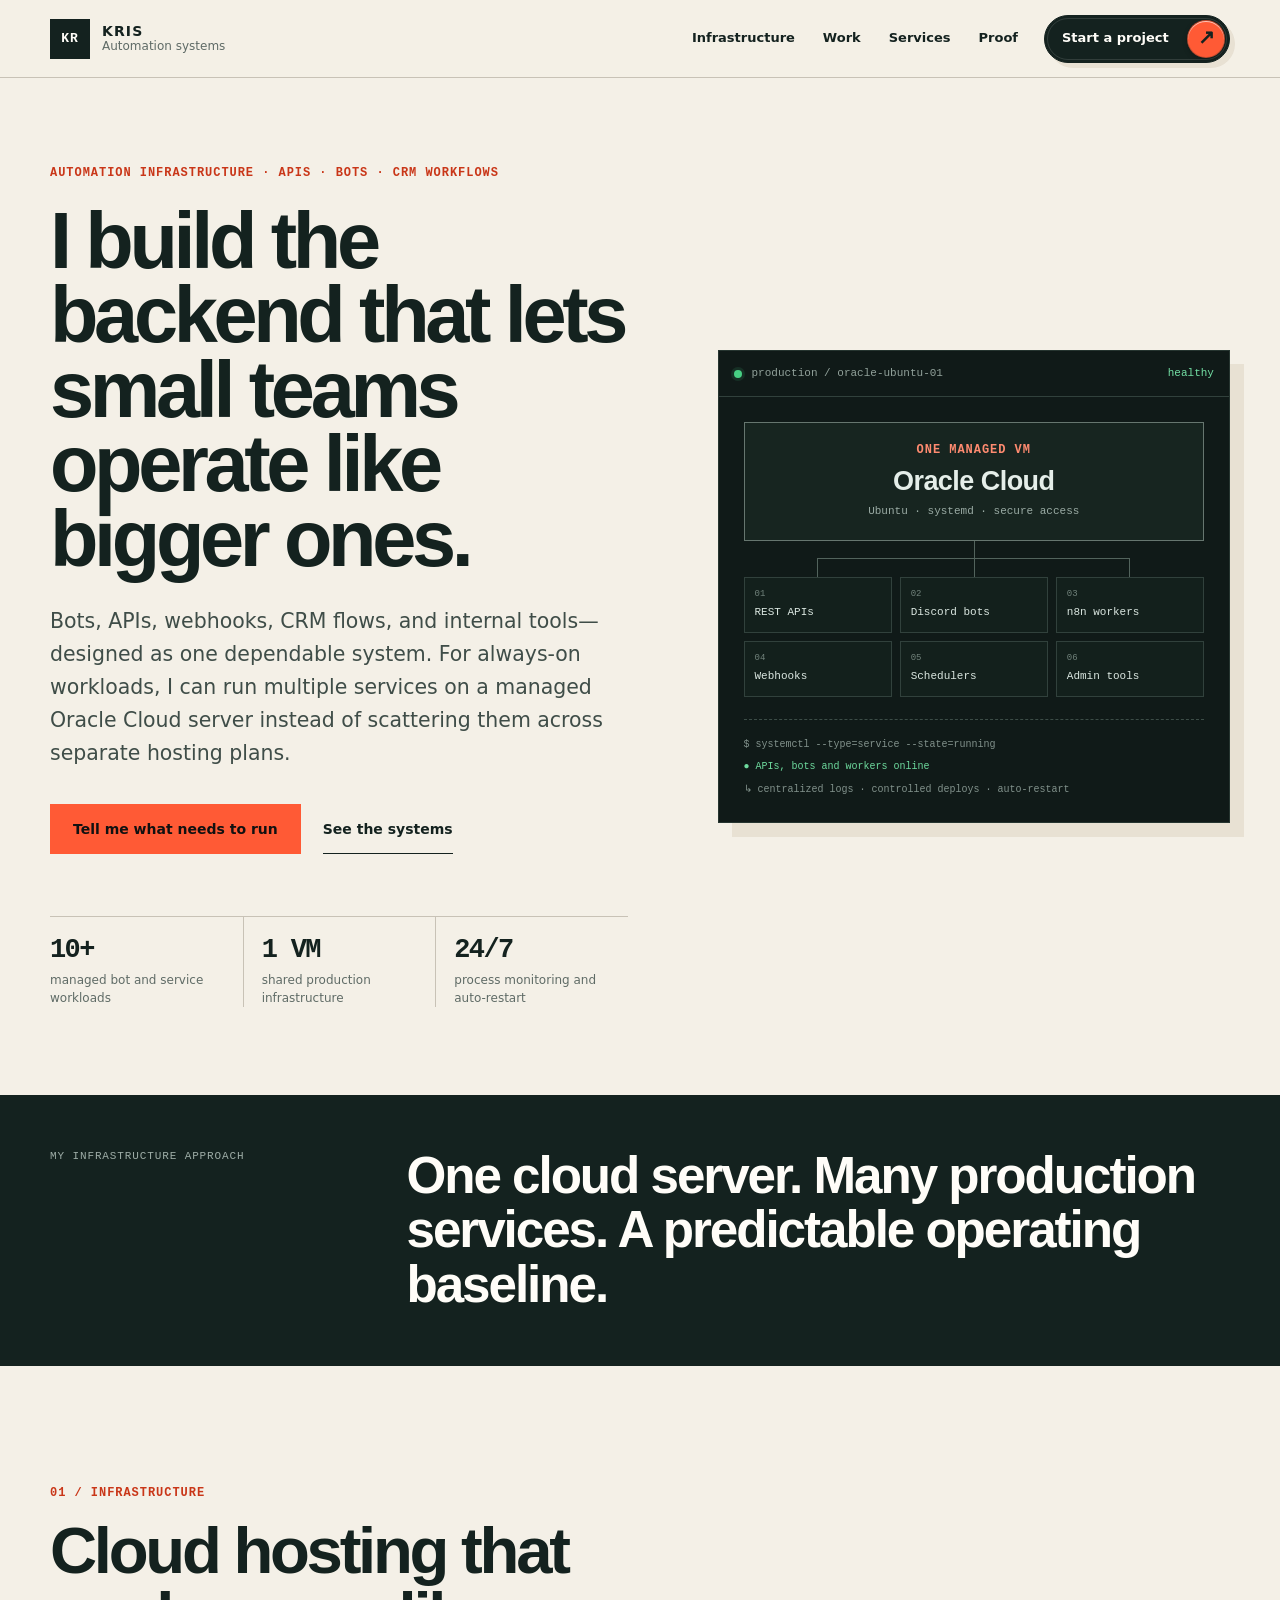
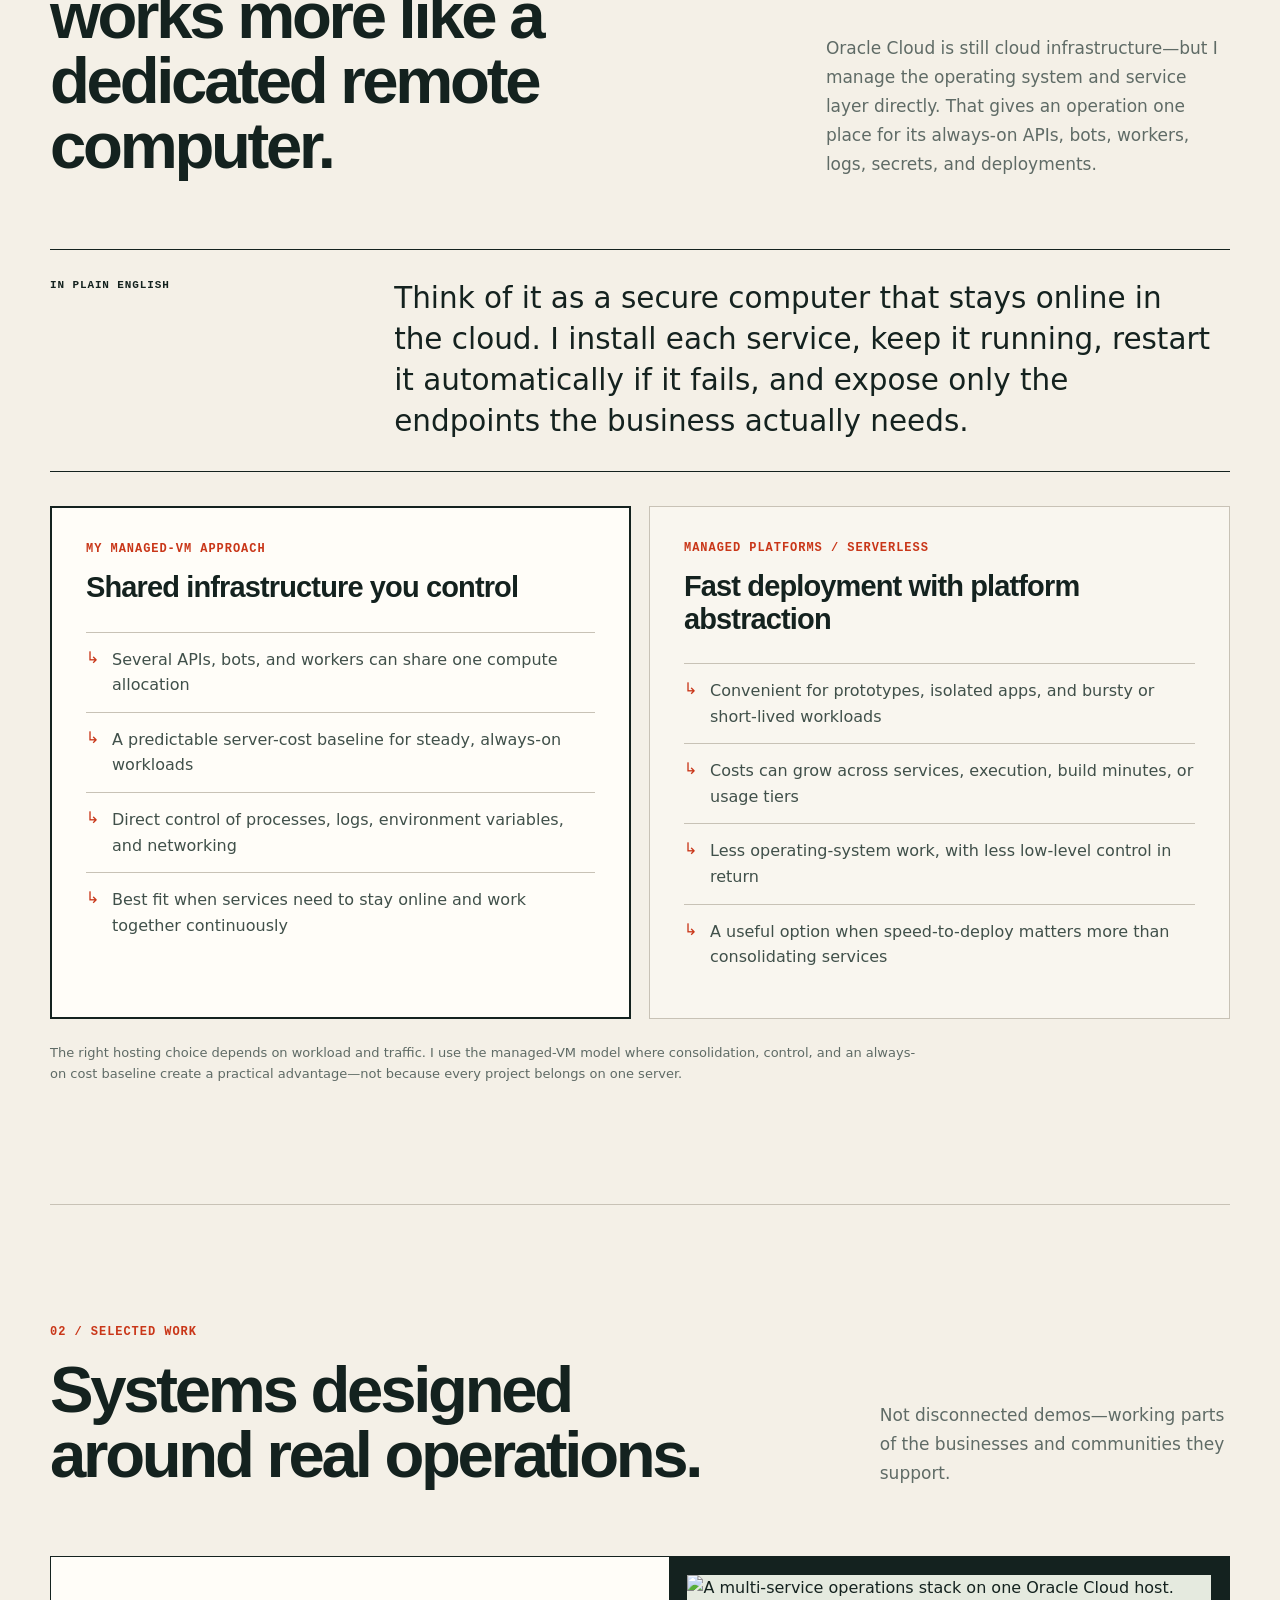
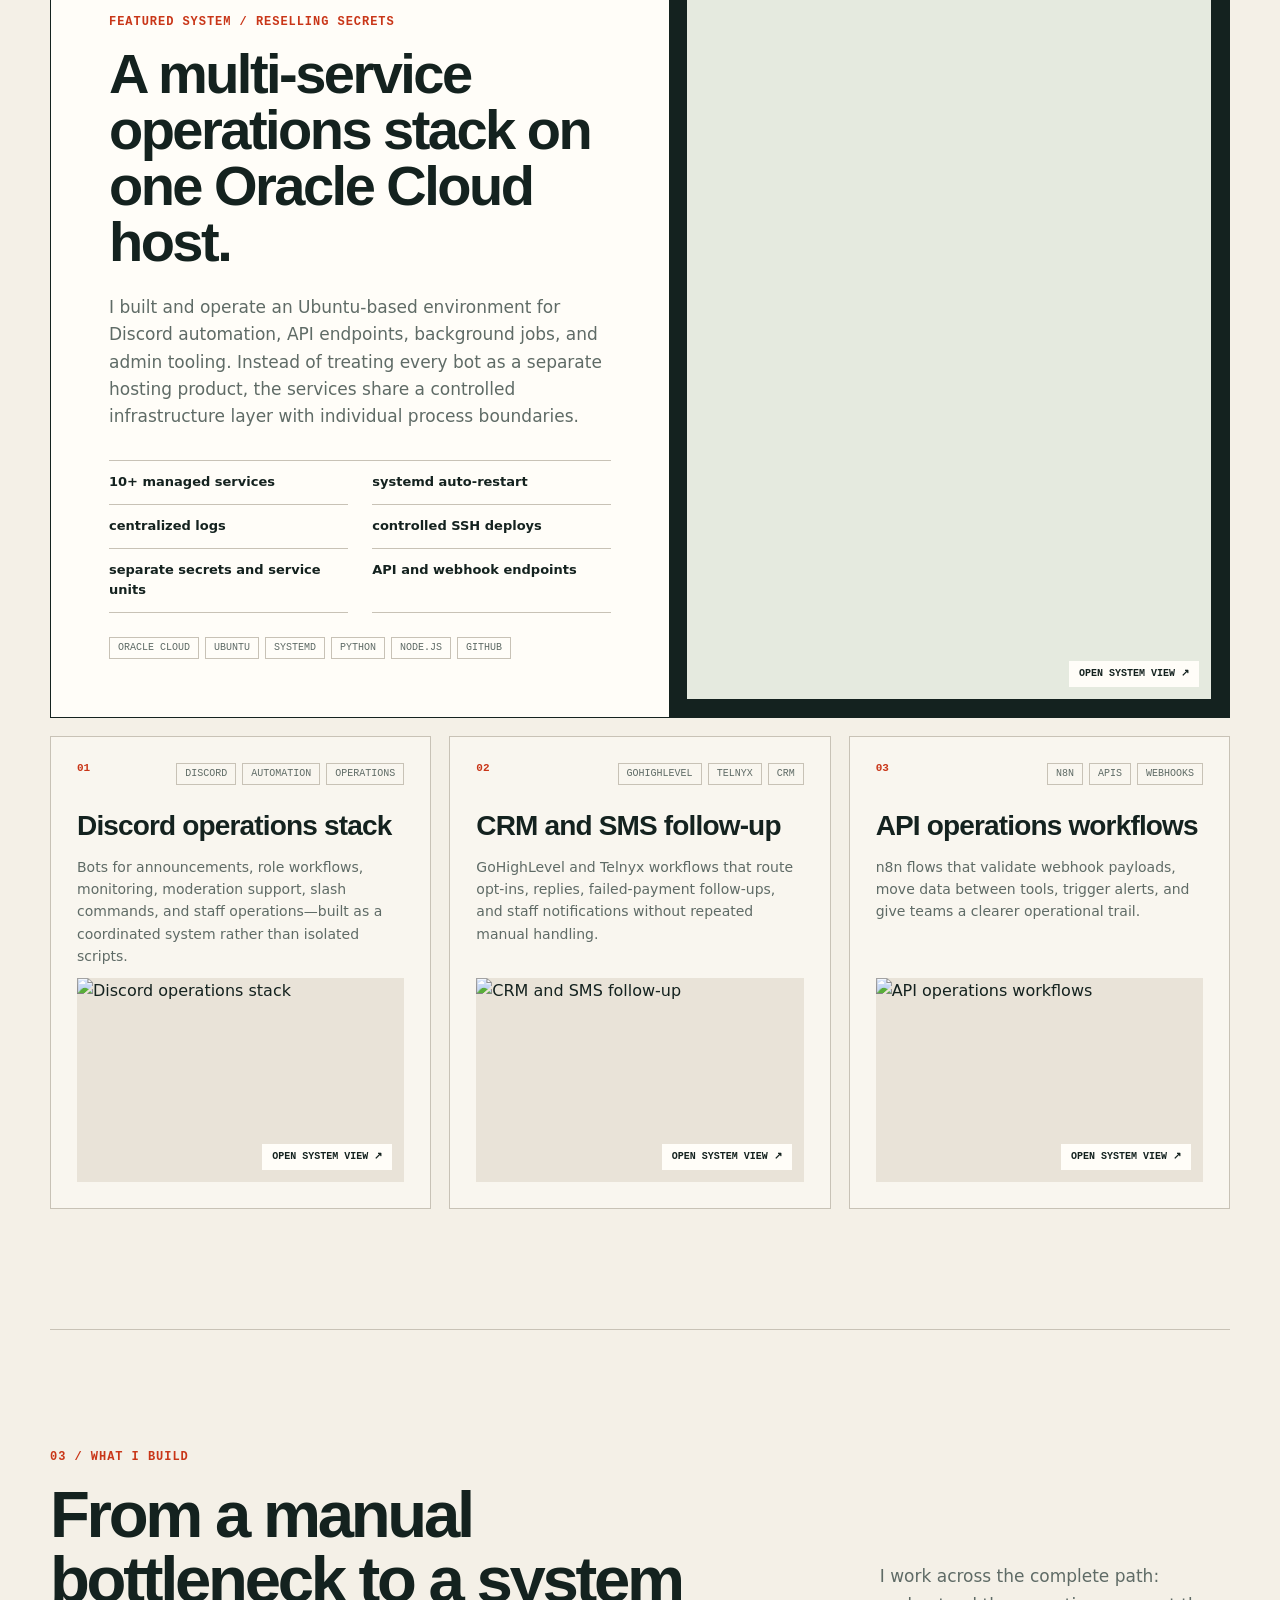
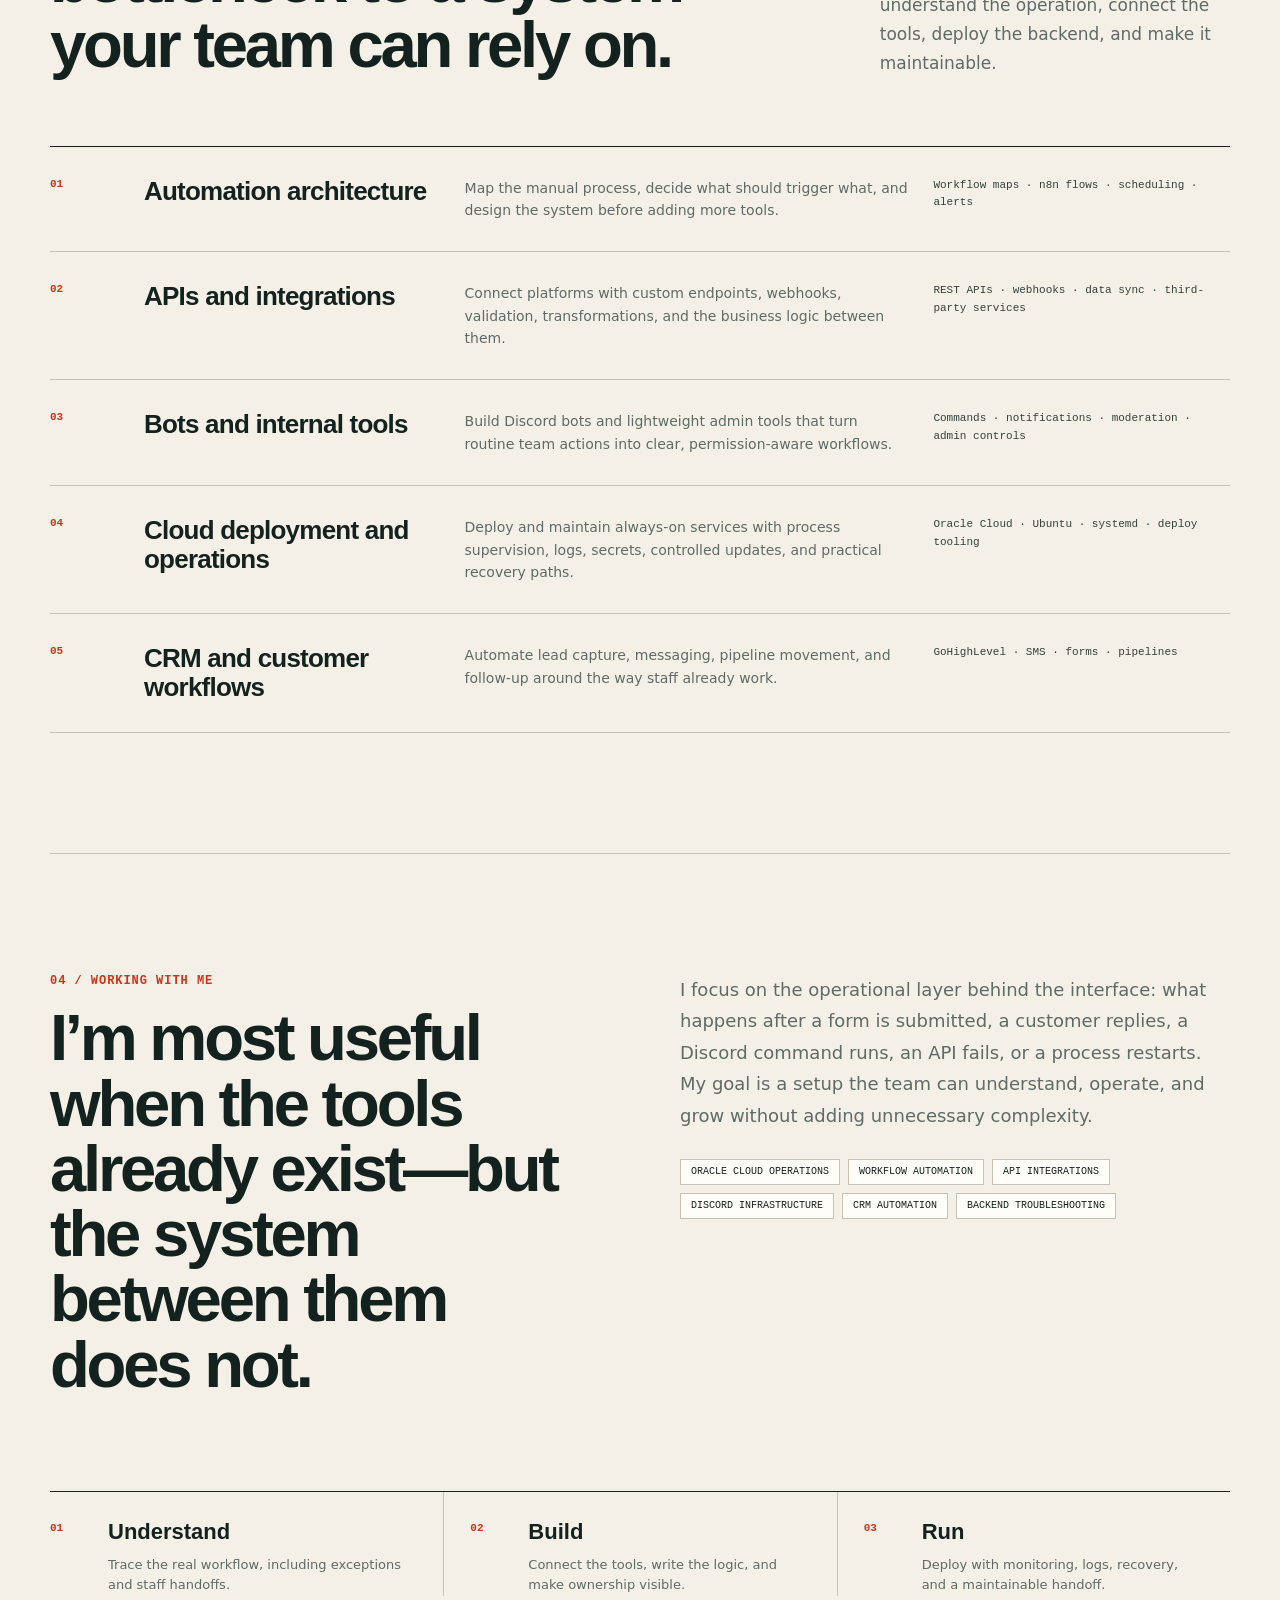
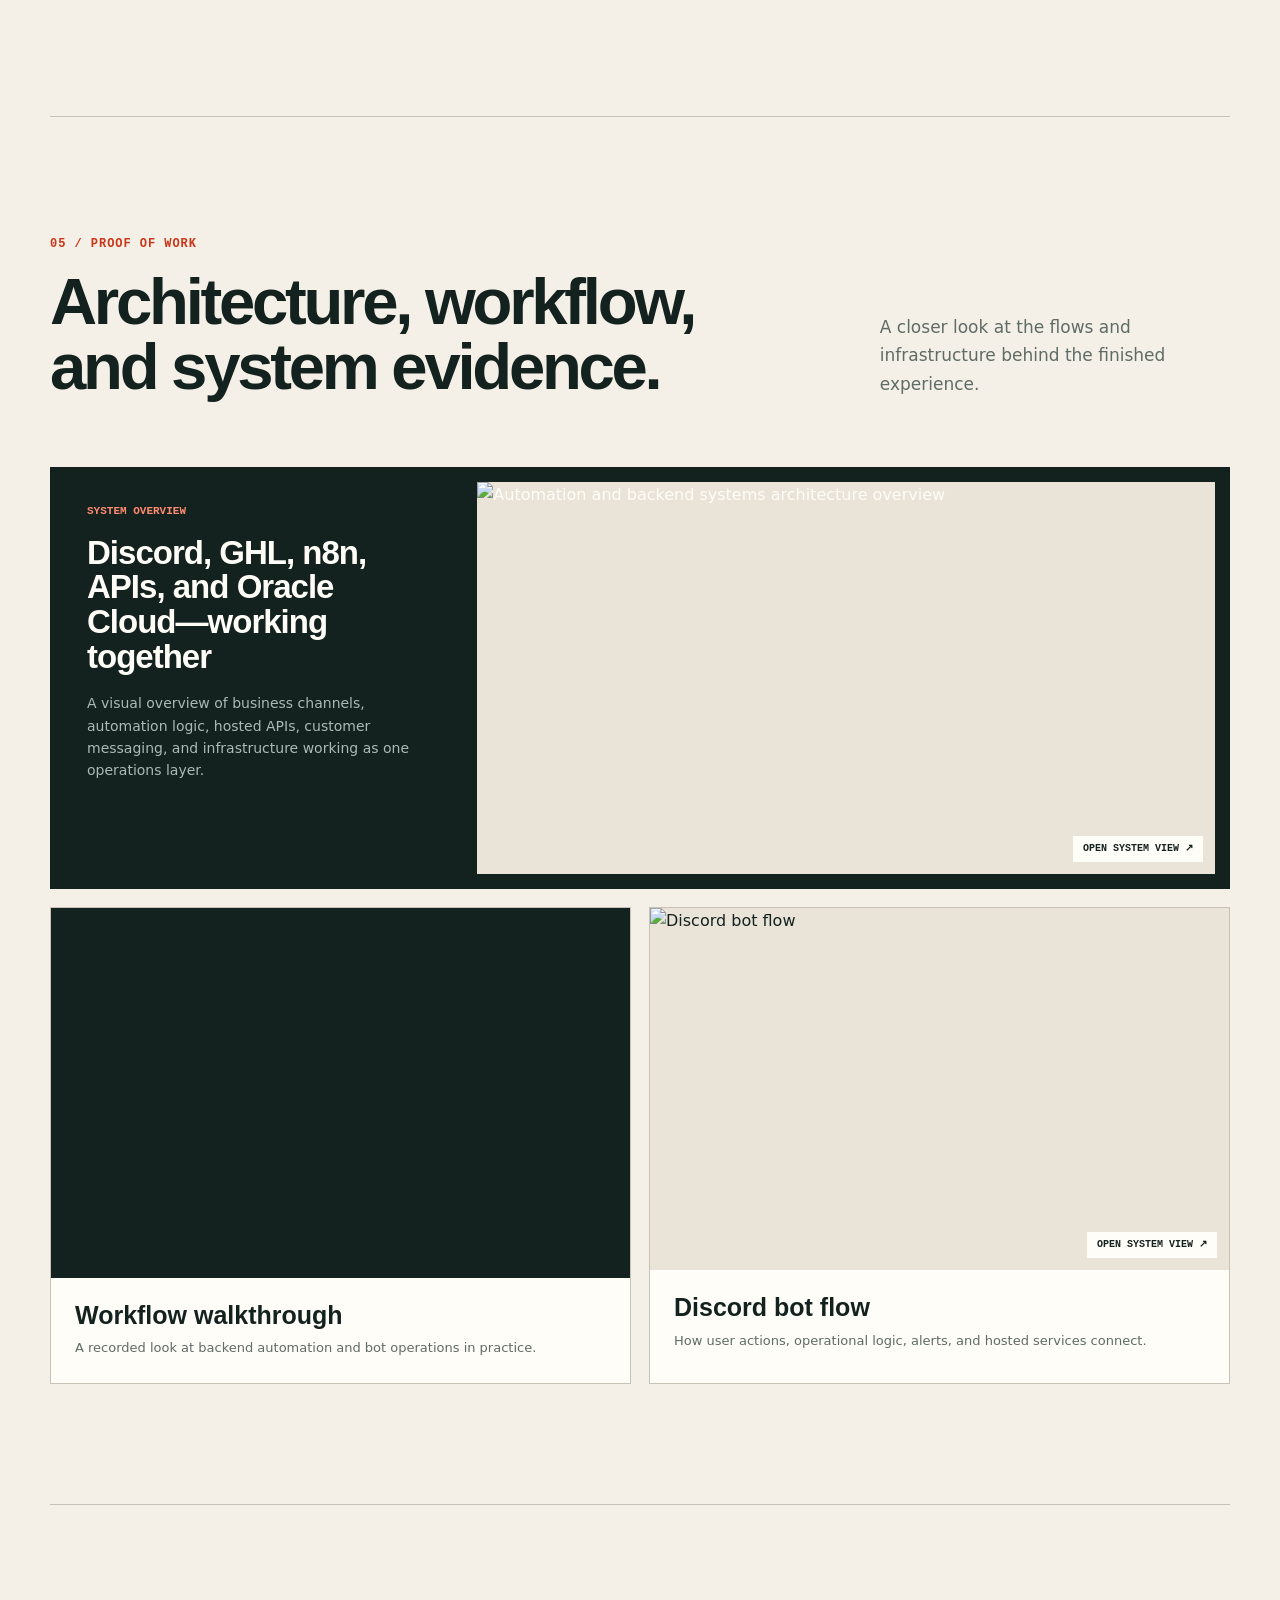
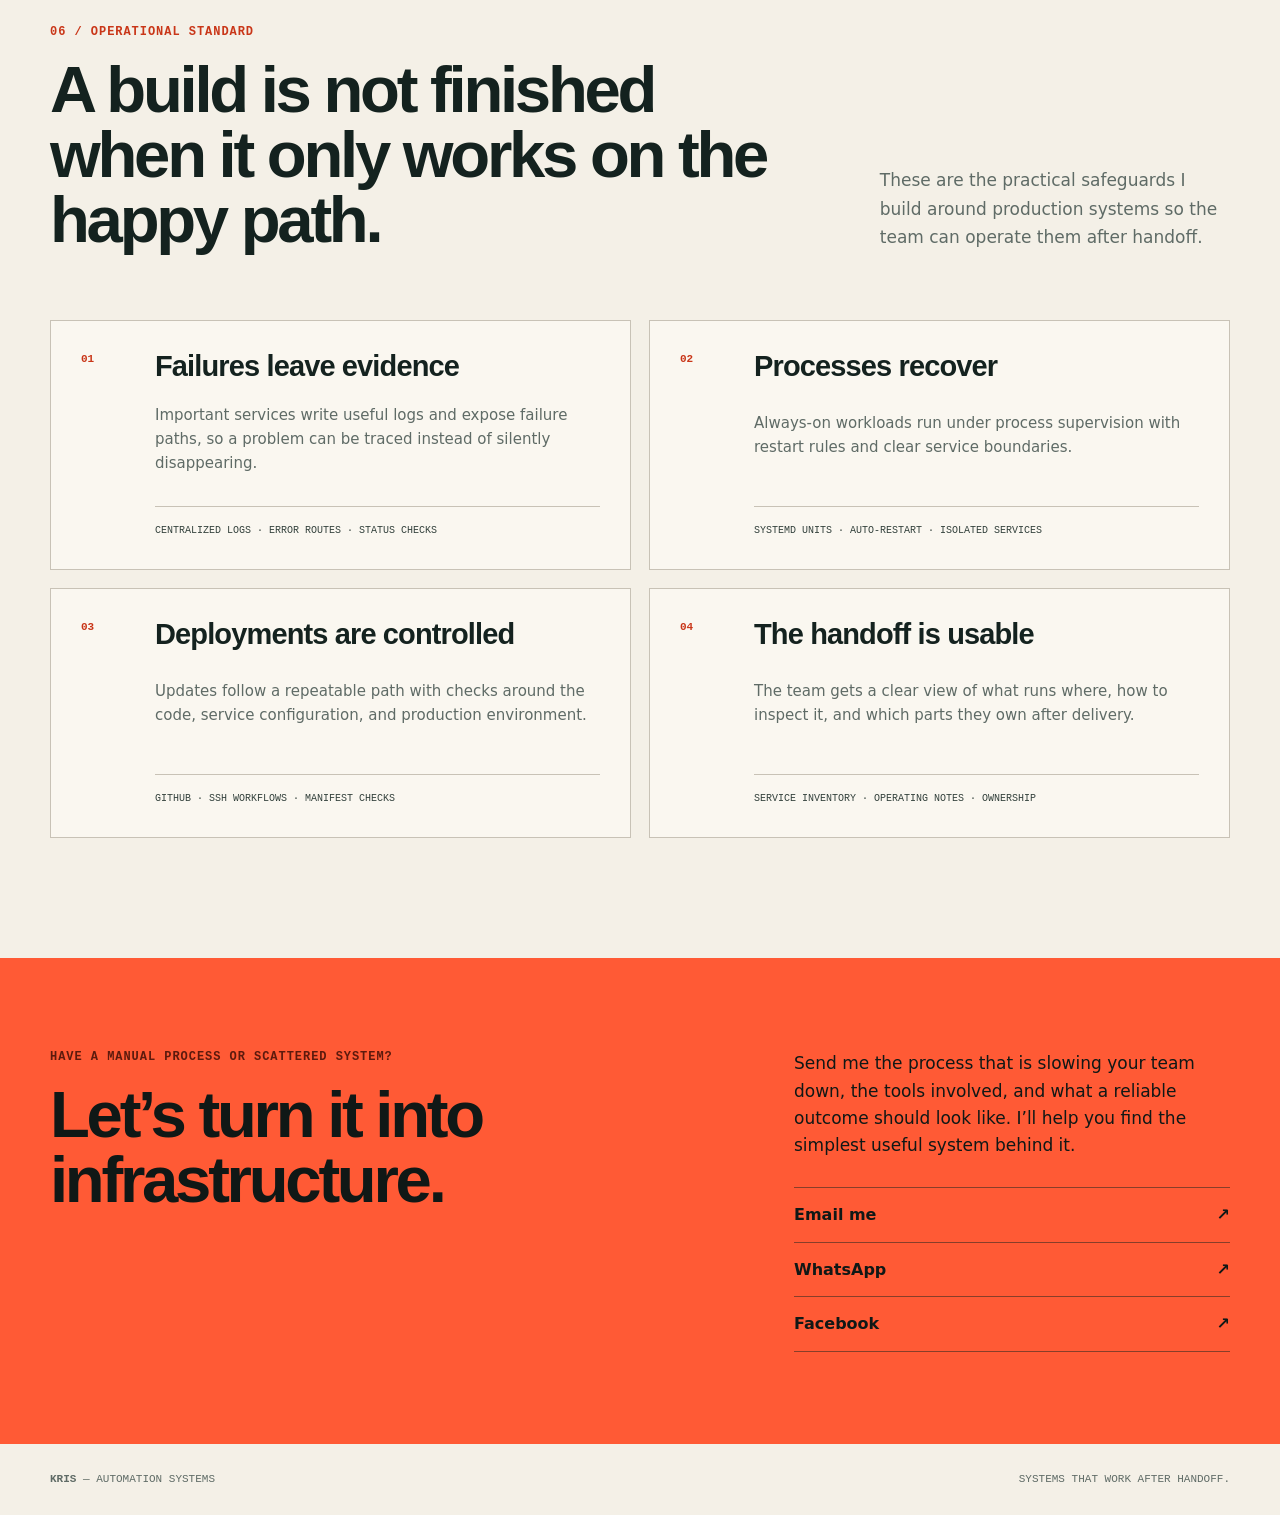
==== index.html @ 22e8d1ad "Add files via upload" ====
<!doctype html>
<html lang="en">
<head>
  <meta charset="utf-8" />
  <meta name="viewport" content="width=device-width, initial-scale=1" />
  <title id="page-title">Kris — Automation Infrastructure & Backend Systems</title>
  <meta name="description" id="page-description" content="Automation infrastructure, APIs, Discord systems, CRM workflows, and Oracle Cloud operations built by Kris." />
  <meta name="theme-color" content="#f4f0e7" />
  <link rel="stylesheet" href="styles.css?v=20260827-contact5" />
</head>
<body>
  <a class="skip-link" href="#main">Skip to content</a>
  <header class="site-header">
    <a class="brand" href="#home" aria-label="Kris portfolio home">
      <span class="brand-mark" id="brand-initials">KR</span>
      <span class="brand-copy"><strong id="brand-name">Kris</strong><small>Automation systems</small></span>
    </a>
    <nav class="site-nav" id="nav-links" aria-label="Main navigation">
      <a href="#infrastructure">Infrastructure</a><a href="#work">Work</a><a href="#services">Services</a><a href="#proof">Proof</a>
    </nav>
    <div class="header-actions">
      <button class="project-launcher" type="button" aria-label="Open project contact panel" aria-expanded="false" aria-controls="project-sheet" data-project-toggle>
        <span class="project-launcher-label">Start a project</span>
        <span class="project-token" aria-hidden="true">
          <span class="project-token-face project-token-front">↗</span>
          <span class="project-token-face project-token-back">KR</span>
        </span>
      </button>
      <button class="nav-toggle" id="nav-toggle" type="button" aria-label="Open navigation" aria-expanded="false">Menu</button>
    </div>
  </header>
  <main id="main">
    <section class="hero section-shell" id="home">
      <div class="hero-copy">
        <p class="eyebrow" id="hero-eyebrow">Automation infrastructure · APIs · bots · CRM workflows</p>
        <h1 id="hero-title">I build the backend that lets small teams operate like bigger ones.</h1>
        <p class="hero-text" id="hero-subtitle"></p>
        <div class="hero-actions">
          <a class="button button-primary" id="primary-cta" href="#contact" data-project-toggle>Tell me what needs to run</a>
          <a class="button button-text" id="secondary-cta" href="#work">See the systems <span aria-hidden="true">↘</span></a>
        </div>
        <div class="stats" id="stats" aria-label="Selected infrastructure facts"></div>
      </div>
      <div class="system-console" aria-label="Illustration of services sharing one managed Oracle Cloud server">
        <div class="console-bar"><span class="status-dot"></span><span>production / oracle-ubuntu-01</span><span class="console-status">healthy</span></div>
        <div class="console-body">
          <div class="server-node"><span class="node-label">ONE MANAGED VM</span><strong>Oracle Cloud</strong><small>Ubuntu · systemd · secure access</small></div>
          <div class="service-lines" aria-hidden="true"><span></span><span></span><span></span></div>
          <div class="service-grid" id="service-map"></div>
          <div class="console-log"><span>$ systemctl --type=service --state=running</span><span class="log-good">● APIs, bots and workers online</span><span>↳ centralized logs · controlled deploys · auto-restart</span></div>
        </div>
      </div>
    </section>
    <section class="manifesto"><div class="section-shell manifesto-inner"><p>My infrastructure approach</p><h2>One cloud server. Many production services. A predictable operating baseline.</h2></div></section>
    <section class="section section-shell infrastructure" id="infrastructure">
      <div class="section-heading"><div><p class="section-kicker">01 / Infrastructure</p><h2>Cloud hosting that works more like a dedicated remote computer.</h2></div><p id="infrastructure-intro"></p></div>
      <div class="plain-language"><span class="plain-language-label">In plain English</span><p id="plain-language-copy"></p></div>
      <div class="comparison" id="comparison-grid"></div><p class="comparison-note" id="comparison-note"></p>
    </section>
    <section class="section section-shell work" id="work">
      <div class="section-heading compact"><div><p class="section-kicker">02 / Selected work</p><h2>Systems designed around real operations.</h2></div><p>Not disconnected demos—working parts of the businesses and communities they support.</p></div>
      <article class="featured-case" id="featured-case"></article><div class="project-grid" id="project-grid"></div>
    </section>
    <section class="section section-shell" id="services">
      <div class="section-heading compact"><div><p class="section-kicker">03 / What I build</p><h2>From a manual bottleneck to a system your team can rely on.</h2></div><p id="services-intro"></p></div>
      <div class="services-list" id="services-grid"></div>
    </section>
    <section class="section section-shell about" id="about">
      <div class="about-lead"><p class="section-kicker">04 / Working with me</p><h2 id="about-title"></h2></div>
      <div class="about-detail"><p id="about-body"></p><div class="specialties" id="specialties"></div></div>
      <ol class="process-list" id="process-list"></ol>
    </section>
    <section class="section section-shell proof" id="proof">
      <div class="section-heading compact"><div><p class="section-kicker">05 / Proof of work</p><h2>Architecture, workflow, and system evidence.</h2></div><p id="proof-intro"></p></div>
      <div class="proof-showcase" id="proof-showcase"></div><div class="proof-grid" id="proof-grid"></div>
    </section>
    <section class="section section-shell standards" id="standards" aria-labelledby="standards-title">
      <div class="section-heading compact"><div><p class="section-kicker">06 / Operational standard</p><h2 id="standards-title">A build is not finished when it only works on the happy path.</h2></div><p>These are the practical safeguards I build around production systems so the team can operate them after handoff.</p></div>
      <div class="standards-grid" id="standards-grid"></div>
    </section>
    <section class="contact" id="contact"><div class="section-shell contact-inner"><div><p class="section-kicker">Have a manual process or scattered system?</p><h2 id="contact-title">Let’s turn it into infrastructure.</h2></div><div class="contact-copy"><p id="contact-body"></p><div class="contact-links" id="contact-links"></div></div></div></section>
  </main>
  <footer class="site-footer section-shell"><span><strong id="footer-name">Kris</strong> — Automation systems</span><span>Systems that work after handoff.</span></footer>

  <div class="project-scrim" data-project-scrim></div>
  <aside class="project-sheet" id="project-sheet" role="dialog" aria-modal="true" aria-labelledby="project-sheet-title" aria-hidden="true" data-project-sheet>
    <div class="project-story">
      <p class="section-kicker">Start with the operation</p>
      <h2>Tell me what needs to work when nobody is watching.</h2>
      <p>I’ll look at the process, the tools already involved, and the simplest reliable backend behind it.</p>
      <ul>
        <li>Automation and workflow design</li>
        <li>APIs, webhooks, and integrations</li>
        <li>Oracle Cloud deployment and operations</li>
        <li>Discord, n8n, GoHighLevel, and Telnyx</li>
      </ul>
      <small>No sales funnel. Just enough context to start a useful conversation.</small>
    </div>
    <div class="project-form-panel">
      <button class="project-sheet-close" type="button" aria-label="Close project contact panel" data-project-close>Close ×</button>
      <span class="form-kicker">Project brief</span>
      <h2 id="project-sheet-title">What are you trying to automate?</h2>
      <p class="form-intro">Complete the short brief and I’ll prepare an email in your mail app. Nothing entered here is stored by this page.</p>
      <form class="project-form" data-project-form>
        <div class="field-row">
          <label>Name<input name="name" type="text" autocomplete="name" required placeholder="Your name" /></label>
          <label>Email<input name="email" type="email" autocomplete="email" required placeholder="you@example.com" /></label>
        </div>
        <label>What needs to work?
          <textarea name="brief" rows="5" required placeholder="Describe the manual process, the problem, and what a reliable result should look like."></textarea>
        </label>
        <fieldset>
          <legend>Tools involved <span>(choose any)</span></legend>
          <div class="tool-options">
            <label><input type="checkbox" name="tools" value="Oracle Cloud" /> Oracle Cloud</label>
            <label><input type="checkbox" name="tools" value="Discord" /> Discord</label>
            <label><input type="checkbox" name="tools" value="n8n" /> n8n</label>
            <label><input type="checkbox" name="tools" value="GoHighLevel" /> GoHighLevel</label>
            <label><input type="checkbox" name="tools" value="APIs / webhooks" /> APIs / webhooks</label>
            <label><input type="checkbox" name="tools" value="Other / not sure" /> Other / not sure</label>
          </div>
        </fieldset>
        <button class="project-submit" type="submit">Prepare my email <span>↗</span></button>
      </form>
      <div class="project-direct"><span>Prefer a direct message?</span><a href="https://wa.me/639055196946" target="_blank" rel="noreferrer">Open WhatsApp ↗</a></div>
    </div>
  </aside>

  <div class="lightbox" id="lightbox" hidden aria-hidden="true"><button type="button" class="lightbox-close" id="lightbox-close" aria-label="Close preview">Close ×</button><div class="lightbox-content" id="lightbox-content"></div></div>
  <script src="script.js?v=20260827-contact5"></script>
</body>
</html>
---- styles.css ----
:root {
  --paper: #f4f0e7;
  --paper-deep: #e8e1d3;
  --ink: #14221f;
  --muted: #5f6b66;
  --line: #c8c2b6;
  --white: #fffdf8;
  --signal: #ff5a35;
  --signal-dark: #c93618;
  --green: #1e6b52;
  --console: #101a18;
  --console-line: #31413c;
  --radius: 0;
  --shell: min(1180px, calc(100% - 48px));
  --display: "Arial Narrow", "Roboto Condensed", "Helvetica Neue", Arial, sans-serif;
  --sans: Inter, ui-sans-serif, system-ui, -apple-system, BlinkMacSystemFont, "Segoe UI", sans-serif;
  --mono: "SFMono-Regular", Consolas, "Liberation Mono", monospace;
}

* { box-sizing: border-box; }
html { scroll-behavior: smooth; }
.hero, .section, .contact { scroll-margin-top: 88px; }
body {
  margin: 0;
  color: var(--ink);
  background: var(--paper);
  font-family: var(--sans);
  font-size: 16px;
  line-height: 1.6;
  -webkit-font-smoothing: antialiased;
}
body.no-scroll { overflow: hidden; }
button, a { font: inherit; }
button { color: inherit; }
a { color: inherit; }
img { display: block; max-width: 100%; }
h1, h2, h3, p, figure, blockquote { margin: 0; }
ul, ol { margin: 0; padding: 0; }

.skip-link {
  position: fixed;
  left: 16px;
  top: -60px;
  z-index: 100;
  padding: 10px 14px;
  background: var(--ink);
  color: var(--white);
}
.skip-link:focus { top: 16px; }
.section-shell { width: var(--shell); margin-inline: auto; }

.site-header {
  position: sticky;
  top: 0;
  z-index: 50;
  display: flex;
  align-items: center;
  justify-content: space-between;
  width: 100%;
  min-height: 78px;
  padding: 0 max(24px, calc((100vw - 1180px) / 2));
  border-bottom: 1px solid var(--line);
  background: rgba(244, 240, 231, .96);
}
.brand {
  display: inline-flex;
  gap: 12px;
  align-items: center;
  color: inherit;
  text-decoration: none;
}
.brand-mark {
  display: grid;
  width: 40px;
  height: 40px;
  place-items: center;
  background: var(--ink);
  color: var(--white);
  font: 700 13px/1 var(--mono);
  letter-spacing: .08em;
}
.brand-copy { display: flex; flex-direction: column; line-height: 1.12; }
.brand-copy strong { font-size: 14px; text-transform: uppercase; letter-spacing: .08em; }
.brand-copy small { color: var(--muted); font-size: 12px; }
.site-nav { display: flex; align-items: center; gap: 28px; margin-left: auto; }
.site-nav a {
  color: var(--ink);
  text-decoration: none;
  font-size: 13px;
  font-weight: 700;
}
.site-nav a:hover { color: var(--signal-dark); }
.site-nav .nav-cta {
  padding: 10px 14px;
  border: 1px solid var(--ink);
}
.site-nav .nav-cta:hover { background: var(--ink); color: var(--white); }
.header-actions { display: flex; align-items: center; gap: 12px; margin-left: 26px; }
.nav-toggle { display: none; border: 0; background: transparent; font-size: 13px; font-weight: 800; text-transform: uppercase; }
.project-launcher {
  position: relative;
  z-index: 84;
  display: inline-flex;
  align-items: center;
  justify-content: flex-end;
  width: 186px;
  height: 48px;
  padding: 4px 4px 4px 17px;
  overflow: hidden;
  border: 1px solid var(--ink);
  border-radius: 999px;
  background: var(--ink);
  color: var(--white);
  box-shadow: 5px 5px 0 var(--paper-deep);
  cursor: pointer;
  transition: width 420ms cubic-bezier(.16, 1, .3, 1), transform 180ms ease, box-shadow 180ms ease;
}
.project-launcher::before { content: ""; position: absolute; inset: 2px; border: 1px solid rgba(255,255,255,.12); border-radius: inherit; pointer-events: none; }
.project-launcher:hover { transform: translateY(-2px); box-shadow: 7px 8px 0 var(--paper-deep); }
.project-launcher:active { transform: translateY(0); }
.project-launcher:focus-visible, .project-sheet-close:focus-visible, .project-submit:focus-visible, .project-form input:focus-visible, .project-form textarea:focus-visible { outline: 3px solid rgba(255,90,53,.45); outline-offset: 3px; }
.project-launcher-label { position: relative; z-index: 2; margin-right: auto; font-size: 13px; font-weight: 800; white-space: nowrap; transition: opacity 180ms ease, transform 320ms cubic-bezier(.16, 1, .3, 1); }
.project-token { position: relative; z-index: 3; display: block; width: 38px; height: 38px; flex: 0 0 38px; transform-style: preserve-3d; animation: project-turn 4.2s cubic-bezier(.45,.05,.25,1) infinite; }
.project-token-face { position: absolute; inset: 0; display: grid; place-items: center; border: 1px solid rgba(20,34,31,.28); border-radius: 50%; background: var(--signal); color: var(--ink); backface-visibility: hidden; box-shadow: inset 0 1px 0 rgba(255,255,255,.65), 0 2px 5px rgba(0,0,0,.22); font: 800 14px/1 var(--mono); }
.project-token-front { font-size: 20px; }
.project-token-back { transform: rotateY(180deg); background: var(--white); }
@keyframes project-turn { 0%,42%{transform:rotateY(0)} 50%,92%{transform:rotateY(180deg)} 100%{transform:rotateY(360deg)} }

.hero {
  display: grid;
  grid-template-columns: minmax(0, 1.06fr) minmax(420px, .94fr);
  gap: clamp(50px, 7vw, 96px);
  align-items: center;
  min-height: calc(100vh - 78px);
  padding-block: 88px;
}
.eyebrow, .section-kicker, .case-client, .comparison-label, .node-label {
  color: var(--signal-dark);
  font: 700 12px/1.3 var(--mono);
  letter-spacing: .08em;
  text-transform: uppercase;
}
.hero h1 {
  max-width: 780px;
  margin-top: 22px;
  font: 700 clamp(52px, 6.2vw, 88px)/.94 var(--display);
  letter-spacing: -.055em;
}
.hero-text {
  max-width: 690px;
  margin-top: 28px;
  color: #3f4d48;
  font-size: clamp(17px, 1.6vw, 21px);
  line-height: 1.62;
}
.hero-actions { display: flex; flex-wrap: wrap; gap: 22px; align-items: center; margin-top: 34px; }
.button {
  display: inline-flex;
  align-items: center;
  justify-content: center;
  min-height: 50px;
  color: inherit;
  font-size: 14px;
  font-weight: 800;
  text-decoration: none;
}
.button-primary { padding: 0 22px; background: var(--signal); border: 1px solid var(--signal); color: #111; }
.button-primary:hover { background: var(--ink); border-color: var(--ink); color: var(--white); }
.button-text { gap: 10px; border-bottom: 1px solid var(--ink); }
.button-text:hover { color: var(--signal-dark); border-color: var(--signal-dark); }
.stats { display: grid; grid-template-columns: repeat(3, 1fr); margin-top: 62px; border-top: 1px solid var(--line); }
.stat { padding: 20px 18px 0 0; }
.stat + .stat { padding-left: 18px; border-left: 1px solid var(--line); }
.stat strong { display: block; font: 700 27px/1 var(--mono); letter-spacing: -.06em; }
.stat span { display: block; margin-top: 8px; color: var(--muted); font-size: 12px; line-height: 1.45; }

.system-console { border: 1px solid #263530; background: var(--console); color: #e5eee9; box-shadow: 14px 14px 0 var(--paper-deep); }
.console-bar {
  display: flex;
  align-items: center;
  gap: 10px;
  min-height: 46px;
  padding: 0 15px;
  border-bottom: 1px solid var(--console-line);
  color: #91a19a;
  font: 11px/1 var(--mono);
}
.status-dot { width: 8px; height: 8px; border-radius: 50%; background: #47cf83; box-shadow: 0 0 0 3px rgba(71, 207, 131, .12); }
.console-status { margin-left: auto; color: #73dfa4; }
.console-body { padding: 25px; }
.server-node {
  display: flex;
  flex-direction: column;
  align-items: center;
  padding: 20px;
  border: 1px solid #66766f;
  background: #172520;
  text-align: center;
}
.server-node .node-label { color: #ff8b70; }
.server-node strong { margin-top: 6px; font: 700 27px/1.2 var(--display); letter-spacing: -.02em; }
.server-node small { margin-top: 6px; color: #9aaba4; font: 11px/1.5 var(--mono); }
.service-lines { position: relative; height: 36px; }
.service-lines::before { content: ""; position: absolute; left: 50%; top: 0; width: 1px; height: 18px; background: #52635c; }
.service-lines::after { content: ""; position: absolute; left: 16%; right: 16%; top: 17px; height: 1px; background: #52635c; }
.service-lines span { position: absolute; top: 17px; width: 1px; height: 19px; background: #52635c; }
.service-lines span:nth-child(1) { left: 16%; }
.service-lines span:nth-child(2) { left: 50%; }
.service-lines span:nth-child(3) { right: 16%; }
.service-grid { display: grid; grid-template-columns: repeat(3, 1fr); gap: 8px; }
.service-pill { min-height: 56px; padding: 10px; border: 1px solid var(--console-line); background: #13201c; color: #dbe7e1; font: 11px/1.35 var(--mono); }
.service-pill span { display: block; margin-bottom: 5px; color: #71827b; font-size: 9px; }
.console-log { display: flex; flex-direction: column; gap: 8px; margin-top: 22px; padding-top: 18px; border-top: 1px dashed #3c4d47; color: #82928c; font: 10px/1.45 var(--mono); }
.console-log .log-good { color: #6edb9e; }

.manifesto { background: var(--ink); color: var(--white); }
.manifesto-inner { display: grid; grid-template-columns: .36fr 1fr; gap: 60px; align-items: start; padding-block: 54px; }
.manifesto p { color: #9eada7; font: 11px/1.4 var(--mono); text-transform: uppercase; letter-spacing: .08em; }
.manifesto h2 { max-width: 900px; font: 650 clamp(30px, 4vw, 52px)/1.06 var(--display); letter-spacing: -.04em; }

.section { padding-block: 120px; }
.section + .section { border-top: 1px solid var(--line); }
.section-heading { display: grid; grid-template-columns: 1.25fr .75fr; gap: clamp(40px, 8vw, 110px); align-items: end; }
.section-heading.compact { grid-template-columns: 1.35fr .65fr; }
.section-heading h2, .about h2, .contact h2 {
  max-width: 760px;
  margin-top: 16px;
  font: 700 clamp(38px, 5.1vw, 68px)/1 var(--display);
  letter-spacing: -.05em;
}
.section-heading > p, .section-heading > div + p { color: var(--muted); font-size: 17px; line-height: 1.7; }
.plain-language { display: grid; grid-template-columns: .34fr 1fr; gap: 60px; margin-top: 70px; padding: 28px 0; border-top: 1px solid var(--ink); border-bottom: 1px solid var(--ink); }
.plain-language-label { font: 700 11px/1.4 var(--mono); text-transform: uppercase; letter-spacing: .08em; }
.plain-language p { max-width: 820px; font-size: clamp(20px, 2.3vw, 30px); line-height: 1.4; }
.comparison { display: grid; grid-template-columns: 1fr 1fr; gap: 18px; margin-top: 34px; }
.comparison-card { padding: 34px; border: 1px solid var(--line); background: rgba(255, 253, 248, .5); }
.comparison-card.featured { border: 2px solid var(--ink); background: var(--white); }
.comparison-card h3 { margin-top: 14px; font: 700 29px/1.12 var(--display); letter-spacing: -.03em; }
.comparison-card ul { display: grid; gap: 0; margin-top: 28px; list-style: none; }
.comparison-card li { position: relative; padding: 14px 0 14px 26px; border-top: 1px solid var(--line); color: #40504a; }
.comparison-card li::before { content: "↳"; position: absolute; left: 0; color: var(--signal-dark); font-family: var(--mono); }
.comparison-note { max-width: 880px; margin-top: 24px; color: var(--muted); font-size: 13px; }

.work { background: var(--paper); }
.featured-case { display: grid; grid-template-columns: 1.05fr .95fr; margin-top: 68px; border: 1px solid var(--ink); background: var(--white); }
.featured-copy { padding: clamp(30px, 5vw, 58px); }
.featured-copy h3 { max-width: 640px; margin-top: 16px; font: 700 clamp(35px, 4.4vw, 56px)/1 var(--display); letter-spacing: -.045em; }
.featured-copy > p:not(.case-client) { max-width: 660px; margin-top: 24px; color: var(--muted); font-size: 17px; }
.outcome-grid { display: grid; grid-template-columns: repeat(2, 1fr); gap: 0 24px; margin-top: 30px; border-top: 1px solid var(--line); }
.outcome-grid span { padding: 11px 0; border-bottom: 1px solid var(--line); font-size: 13px; font-weight: 700; }
.tag-list { display: flex; flex-wrap: wrap; gap: 6px; margin-top: 24px; list-style: none; }
.tag-list li { padding: 5px 8px; border: 1px solid var(--line); color: var(--muted); font: 10px/1 var(--mono); text-transform: uppercase; }
.featured-media { min-width: 0; padding: 18px; background: var(--ink); }
.media-button { position: relative; display: block; width: 100%; padding: 0; overflow: hidden; border: 0; background: #e9e3d8; cursor: zoom-in; text-align: left; }
.media-button img { width: 100%; aspect-ratio: 16 / 10; object-fit: cover; transition: transform .25s ease; }
.media-button span { position: absolute; right: 12px; bottom: 12px; padding: 8px 10px; background: var(--white); color: var(--ink); font: 700 10px/1 var(--mono); text-transform: uppercase; }
.media-button:hover img { transform: scale(1.018); }
.featured-media-button { height: 100%; background: #e5eadf; }
.featured-media-button img { height: 100%; min-height: 480px; object-fit: contain; }
.project-grid { display: grid; grid-template-columns: repeat(3, 1fr); gap: 18px; margin-top: 18px; }
.project-card { display: flex; flex-direction: column; min-width: 0; padding: 26px; border: 1px solid var(--line); background: rgba(255, 253, 248, .45); }
.project-meta { display: flex; align-items: start; justify-content: space-between; gap: 12px; color: var(--signal-dark); font: 700 11px/1 var(--mono); }
.project-meta .tag-list { justify-content: flex-end; margin-top: 0; }
.project-card h3 { margin-top: 26px; font: 700 28px/1.08 var(--display); letter-spacing: -.03em; }
.project-card > p { min-height: 122px; margin-top: 14px; color: var(--muted); font-size: 14px; }
.project-card .media-button { margin-top: auto; }

.services-list { margin-top: 68px; border-top: 1px solid var(--ink); }
.service-row { display: grid; grid-template-columns: 70px .8fr 1.2fr .8fr; gap: 24px; align-items: start; padding: 30px 0; border-bottom: 1px solid var(--line); }
.service-number { color: var(--signal-dark); font: 700 11px/1.4 var(--mono); }
.service-row h3 { font: 700 26px/1.1 var(--display); letter-spacing: -.03em; }
.service-row p { color: var(--muted); font-size: 14px; }
.service-row small { color: #33413c; font: 11px/1.6 var(--mono); }

.about { display: grid; grid-template-columns: 1fr 1fr; gap: 80px; }
.about-lead { align-self: start; }
.about-detail > p { color: var(--muted); font-size: 18px; line-height: 1.75; }
.specialties { display: flex; flex-wrap: wrap; gap: 8px; margin-top: 28px; }
.specialties span { padding: 7px 10px; border: 1px solid var(--line); background: var(--white); font: 10px/1 var(--mono); text-transform: uppercase; }
.process-list { grid-column: 1 / -1; display: grid; grid-template-columns: repeat(3, 1fr); margin-top: 14px; border-top: 1px solid var(--ink); list-style: none; }
.process-list li { display: grid; grid-template-columns: 46px 1fr; gap: 12px; padding: 28px 26px 0 0; }
.process-list li + li { padding-left: 26px; border-left: 1px solid var(--line); }
.process-list > li > span { color: var(--signal-dark); font: 700 11px/1.5 var(--mono); }
.process-list strong { font: 700 22px/1.1 var(--display); }
.process-list p { margin-top: 8px; color: var(--muted); font-size: 13px; }

.proof-showcase { display: grid; grid-template-columns: .35fr .65fr; margin-top: 68px; border: 1px solid var(--ink); background: var(--ink); color: var(--white); }
.proof-copy { padding: 36px; }
.proof-copy > p { color: #ff8b70; font: 700 11px/1.4 var(--mono); text-transform: uppercase; }
.proof-copy h3 { margin-top: 16px; font: 700 33px/1.05 var(--display); letter-spacing: -.03em; }
.proof-copy span { display: block; margin-top: 18px; color: #acb9b4; font-size: 14px; }
.showcase-button { margin: 14px; width: calc(100% - 28px); }
.showcase-button img { aspect-ratio: 16 / 8.5; object-fit: contain; }
.proof-grid { display: grid; grid-template-columns: 1fr 1fr; gap: 18px; margin-top: 18px; }
.proof-item { border: 1px solid var(--line); background: var(--white); }
.proof-item > div:last-child { padding: 24px; }
.proof-item h3 { font: 700 25px/1.1 var(--display); }
.proof-item p { margin-top: 9px; color: var(--muted); font-size: 13px; }
.embed-frame { aspect-ratio: 16 / 10; background: var(--ink); }
.embed-frame iframe { width: 100%; height: 100%; border: 0; }
.proof-item .media-button img { aspect-ratio: 16 / 10; object-fit: contain; }

.standards-grid { display: grid; grid-template-columns: repeat(2, 1fr); gap: 18px; margin-top: 68px; }
.standard-card { display: grid; grid-template-columns: 54px 1fr; gap: 0 20px; min-height: 250px; padding: 30px; border: 1px solid var(--line); background: rgba(255,253,248,.55); }
.standard-card > span { grid-row: 1 / 4; color: var(--signal-dark); font: 700 11px/1.5 var(--mono); }
.standard-card h3 { font: 700 29px/1.08 var(--display); letter-spacing: -.03em; }
.standard-card p { margin-top: 18px; color: var(--muted); font-size: 15px; }
.standard-card small { align-self: end; margin-top: 26px; padding-top: 16px; border-top: 1px solid var(--line); color: #33413c; font: 10px/1.6 var(--mono); text-transform: uppercase; }

.contact { background: var(--signal); color: #101816; }
.contact-inner { display: grid; grid-template-columns: 1.2fr .8fr; gap: 90px; padding-block: 92px; }
.contact .section-kicker { color: #5d1a0d; }
.contact-copy > p { max-width: 540px; font-size: 17px; }
.contact-links { display: grid; margin-top: 28px; border-top: 1px solid rgba(20, 34, 31, .5); }
.contact-links a { display: flex; align-items: center; justify-content: space-between; padding: 14px 0; border-bottom: 1px solid rgba(20, 34, 31, .5); font-weight: 800; text-decoration: none; }
.contact-links a:hover { padding-left: 8px; }
.site-footer { display: flex; justify-content: space-between; gap: 24px; padding-block: 28px; color: var(--muted); font: 11px/1.4 var(--mono); text-transform: uppercase; }

.project-scrim {
  position: fixed;
  z-index: 70;
  inset: 0;
  visibility: hidden;
  background: rgba(10,18,16,.66);
  opacity: 0;
  backdrop-filter: blur(9px);
  transition: opacity 260ms ease, visibility 0s linear 560ms;
}
.project-sheet {
  position: fixed;
  z-index: 75;
  top: 0;
  right: 0;
  display: grid;
  grid-template-columns: minmax(300px,.78fr) minmax(470px,1.22fr);
  width: min(980px, calc(100% - 36px));
  height: 100dvh;
  overflow: hidden;
  border-left: 1px solid var(--ink);
  background: var(--paper);
  color: var(--ink);
  opacity: .35;
  visibility: hidden;
  transform: translateX(98%) scaleX(.04);
  transform-origin: right center;
  box-shadow: -28px 0 80px rgba(0,0,0,.26);
  transition: transform 560ms cubic-bezier(.16,1,.3,1), opacity 180ms ease, visibility 0s linear 560ms;
}
body.is-project-open { overflow: hidden; }
body.is-project-open .site-header { z-index: 80; pointer-events: none; background: transparent; border-color: transparent; }
body.is-project-open .brand, body.is-project-open .site-nav, body.is-project-open .nav-toggle { opacity: 0; pointer-events: none; }
body.is-project-open .header-actions, body.is-project-open .project-launcher { pointer-events: auto; }
body.is-project-open .project-launcher { width: 48px; padding: 4px; box-shadow: none; }
body.is-project-open .project-launcher::before { display: none; }
body.is-project-open .project-launcher-label { opacity: 0; transform: translateX(14px); }
body.is-project-open .project-token { animation: none; transform: rotateY(0); }
body.is-project-open .project-token-face { color: transparent; font-size: 0; }
body.is-project-open .project-token-face::after { content: "×"; position: absolute; inset: 0; display: grid; place-items: center; color: var(--ink); font: 800 21px/1 var(--sans); }
body.is-project-open .project-scrim { visibility: visible; opacity: 1; transition: opacity 260ms ease, visibility 0s; }
body.is-project-open .project-sheet { visibility: visible; opacity: 1; transform: translateX(0) scaleX(1); transition: transform 560ms cubic-bezier(.16,1,.3,1), opacity 160ms ease, visibility 0s; }
.project-story { display: flex; flex-direction: column; padding: 96px 46px 42px; background: var(--ink); color: var(--white); }
.project-story .section-kicker { color: #ff8b70; }
.project-story h2, .project-form-panel h2 { margin-top: 18px; font: 700 clamp(34px,4vw,52px)/1.02 var(--display); letter-spacing: -.045em; }
.project-story > p:not(.section-kicker) { margin-top: 24px; color: #b2c0ba; }
.project-story ul { display: grid; gap: 13px; margin-top: 34px; list-style: none; }
.project-story li { position: relative; padding-left: 34px; font-size: 14px; }
.project-story li::before { content: "↗"; position: absolute; left: 0; top: -1px; display: grid; width: 23px; height: 23px; place-items: center; border-radius: 50%; background: var(--signal); color: var(--ink); font: 800 11px/1 var(--mono); }
.project-story small { margin-top: auto; color: #879791; font: 11px/1.6 var(--mono); }
.project-form-panel { position: relative; min-height: 0; padding: 88px 54px 34px; overflow-y: auto; }
.project-sheet-close { position: absolute; top: 27px; right: 86px; padding: 8px 10px; border: 1px solid var(--line); background: transparent; cursor: pointer; font: 700 10px/1 var(--mono); text-transform: uppercase; }
.form-kicker { color: var(--signal-dark); font: 700 11px/1.3 var(--mono); letter-spacing: .08em; text-transform: uppercase; }
.form-intro { max-width: 590px; margin-top: 18px; color: var(--muted); font-size: 14px; }
.project-form { display: grid; gap: 20px; margin-top: 30px; }
.field-row { display: grid; grid-template-columns: 1fr 1fr; gap: 14px; }
.project-form label, .project-form legend { display: grid; gap: 8px; color: #35433e; font-size: 12px; font-weight: 800; }
.project-form input[type="text"], .project-form input[type="email"], .project-form textarea { width: 100%; border: 1px solid var(--line); border-radius: 0; background: var(--white); color: var(--ink); font: 15px/1.5 var(--sans); }
.project-form input[type="text"], .project-form input[type="email"] { height: 48px; padding: 0 13px; }
.project-form textarea { min-height: 130px; padding: 12px 13px; resize: vertical; }
.project-form input::placeholder, .project-form textarea::placeholder { color: #929b97; }
.project-form fieldset { padding: 0; border: 0; }
.project-form legend span { color: var(--muted); font-weight: 400; }
.tool-options { display: grid; grid-template-columns: repeat(2,1fr); gap: 8px; margin-top: 11px; }
.tool-options label { display: flex; align-items: center; gap: 8px; min-height: 38px; padding: 8px 10px; border: 1px solid var(--line); background: rgba(255,253,248,.55); font-weight: 600; cursor: pointer; }
.tool-options input { accent-color: var(--signal); }
.project-submit { display: flex; align-items: center; justify-content: space-between; min-height: 52px; padding: 0 18px; border: 1px solid var(--signal); background: var(--signal); color: var(--ink); cursor: pointer; font-weight: 800; }
.project-submit:hover { border-color: var(--ink); background: var(--ink); color: var(--white); }
.project-direct { display: flex; justify-content: space-between; gap: 18px; margin-top: 22px; padding-top: 16px; border-top: 1px solid var(--line); color: var(--muted); font-size: 12px; }
.project-direct a { color: var(--ink); font-weight: 800; text-decoration: none; }

.lightbox[hidden] { display: none; }
.lightbox { position: fixed; inset: 0; z-index: 90; display: grid; place-items: center; padding: 70px 30px 30px; background: rgba(10, 18, 16, .95); }
.lightbox-close { position: fixed; top: 22px; right: 24px; padding: 8px 12px; border: 1px solid #74837d; background: transparent; color: var(--white); cursor: pointer; font: 700 11px/1 var(--mono); text-transform: uppercase; }
.lightbox-content { display: grid; width: min(1200px, 100%); max-height: calc(100vh - 110px); place-items: center; }
.lightbox-content img { max-width: 100%; max-height: calc(100vh - 110px); background: var(--white); object-fit: contain; }

@media (max-width: 980px) {
  :root { --shell: min(100% - 36px, 760px); }
  .site-header { padding-inline: 18px; }
  .header-actions { margin-left: 14px; }
  .nav-toggle { display: block; }
  .site-nav { position: absolute; top: 77px; left: 0; right: 0; display: none; padding: 18px; border-bottom: 1px solid var(--ink); background: var(--paper); }
  .site-nav.open { display: grid; gap: 0; }
  .site-nav a { padding: 14px 4px; border-bottom: 1px solid var(--line); }
  .site-nav .nav-cta { margin-top: 12px; text-align: center; }
  .hero { grid-template-columns: 1fr; min-height: auto; padding-block: 72px; }
  .hero h1 { max-width: 750px; }
  .system-console { max-width: 680px; }
  .manifesto-inner, .section-heading, .section-heading.compact, .plain-language, .about, .contact-inner { grid-template-columns: 1fr; gap: 28px; }
  .section { padding-block: 88px; }
  .featured-case { grid-template-columns: 1fr; }
  .featured-media-button img { min-height: 0; }
  .project-grid { grid-template-columns: 1fr 1fr; }
  .project-card:last-child { grid-column: 1 / -1; }
  .service-row { grid-template-columns: 48px .8fr 1.2fr; }
  .service-row small { grid-column: 2 / -1; }
  .about { gap: 40px; }
  .process-list { grid-column: auto; }
  .proof-showcase { grid-template-columns: 1fr; }
  .standards-grid { grid-template-columns: 1fr; }
}

@media (max-width: 760px) {
  .project-sheet { grid-template-columns: 1fr; width: 100%; }
  .project-story { display: none; }
  .project-form-panel { padding: 82px 22px 28px; }
  .project-sheet-close { display: none; }
}

@media (max-width: 640px) {
  :root { --shell: calc(100% - 28px); }
  .site-header { min-height: 68px; }
  .site-nav { top: 67px; }
  .project-launcher { width: 148px; height: 44px; padding-left: 14px; }
  .project-token { width: 34px; height: 34px; flex-basis: 34px; }
  .project-launcher-label { font-size: 11px; }
  body.is-project-open .project-launcher { width: 44px; }
  .hero { gap: 54px; padding-block: 60px; }
  .hero h1 { font-size: clamp(44px, 14vw, 62px); }
  .hero-text { font-size: 16px; }
  .hero-actions { align-items: stretch; flex-direction: column; }
  .button { width: 100%; }
  .stats { grid-template-columns: 1fr; margin-top: 44px; }
  .stat { display: grid; grid-template-columns: 75px 1fr; align-items: start; padding: 16px 0; border-bottom: 1px solid var(--line); }
  .stat + .stat { padding-left: 0; border-left: 0; }
  .stat span { margin-top: 0; }
  .console-body { padding: 15px; }
  .console-bar { font-size: 9px; }
  .service-grid { grid-template-columns: repeat(2, 1fr); }
  .service-lines { display: none; }
  .server-node { margin-bottom: 10px; }
  .manifesto-inner { padding-block: 42px; }
  .section { padding-block: 72px; }
  .section-heading h2, .about h2, .contact h2 { font-size: clamp(38px, 12vw, 52px); }
  .plain-language { margin-top: 44px; }
  .comparison { grid-template-columns: 1fr; }
  .comparison-card { padding: 24px; }
  .featured-case, .project-grid, .proof-grid { grid-template-columns: 1fr; }
  .featured-copy { padding: 26px; }
  .outcome-grid { grid-template-columns: 1fr; }
  .project-card:last-child { grid-column: auto; }
  .project-card > p { min-height: 0; margin-bottom: 24px; }
  .service-row { grid-template-columns: 36px 1fr; gap: 16px; }
  .service-row p, .service-row small { grid-column: 2; }
  .process-list { grid-template-columns: 1fr; }
  .process-list li, .process-list li + li { padding: 22px 0; border-left: 0; border-bottom: 1px solid var(--line); }
  .proof-copy { padding: 26px; }
  .showcase-button { margin: 8px; width: calc(100% - 16px); }
  .contact-inner { padding-block: 72px; }
  .site-footer { flex-direction: column; }
  .field-row, .tool-options { grid-template-columns: 1fr; }
  .project-direct { flex-direction: column; gap: 8px; }
}

@media (prefers-reduced-motion: reduce) {
  html { scroll-behavior: auto; }
  *, *::before, *::after { transition-duration: .01ms !important; animation-duration: .01ms !important; }
  .project-token { animation: none !important; }
}
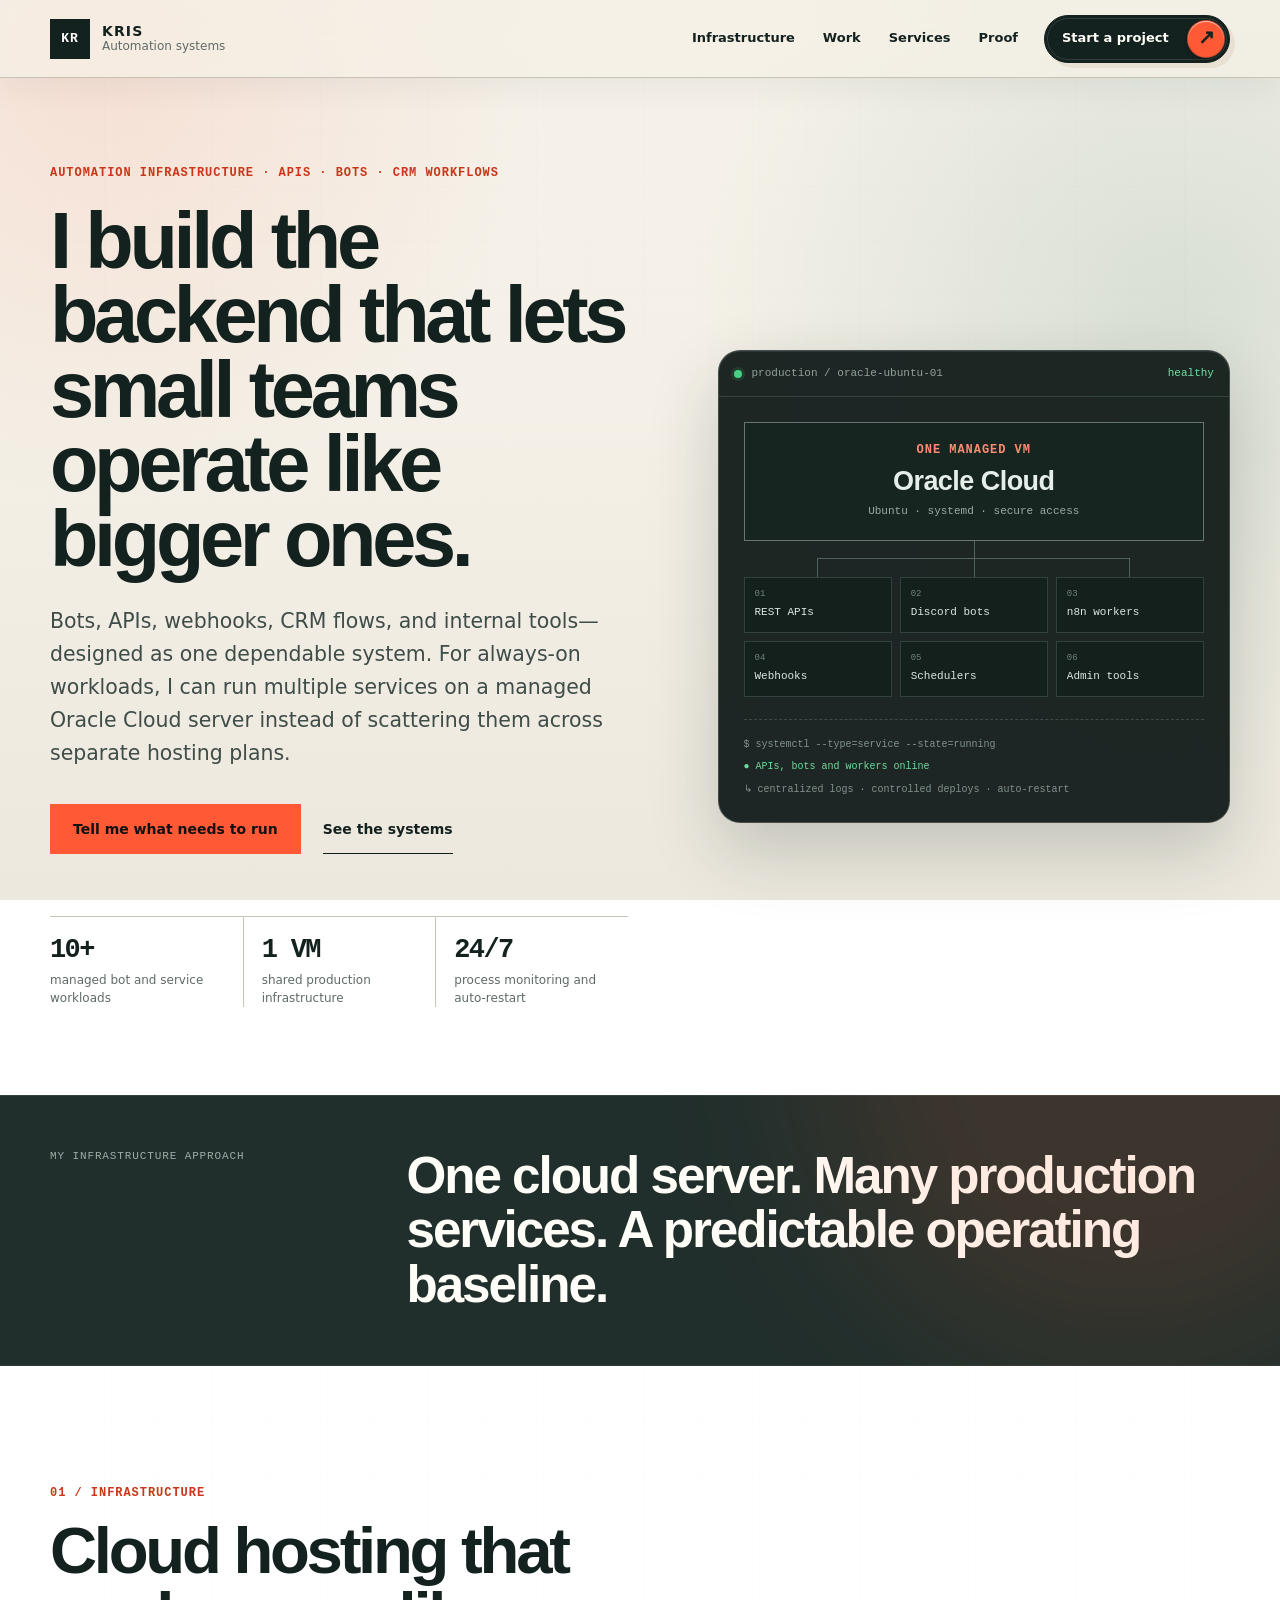
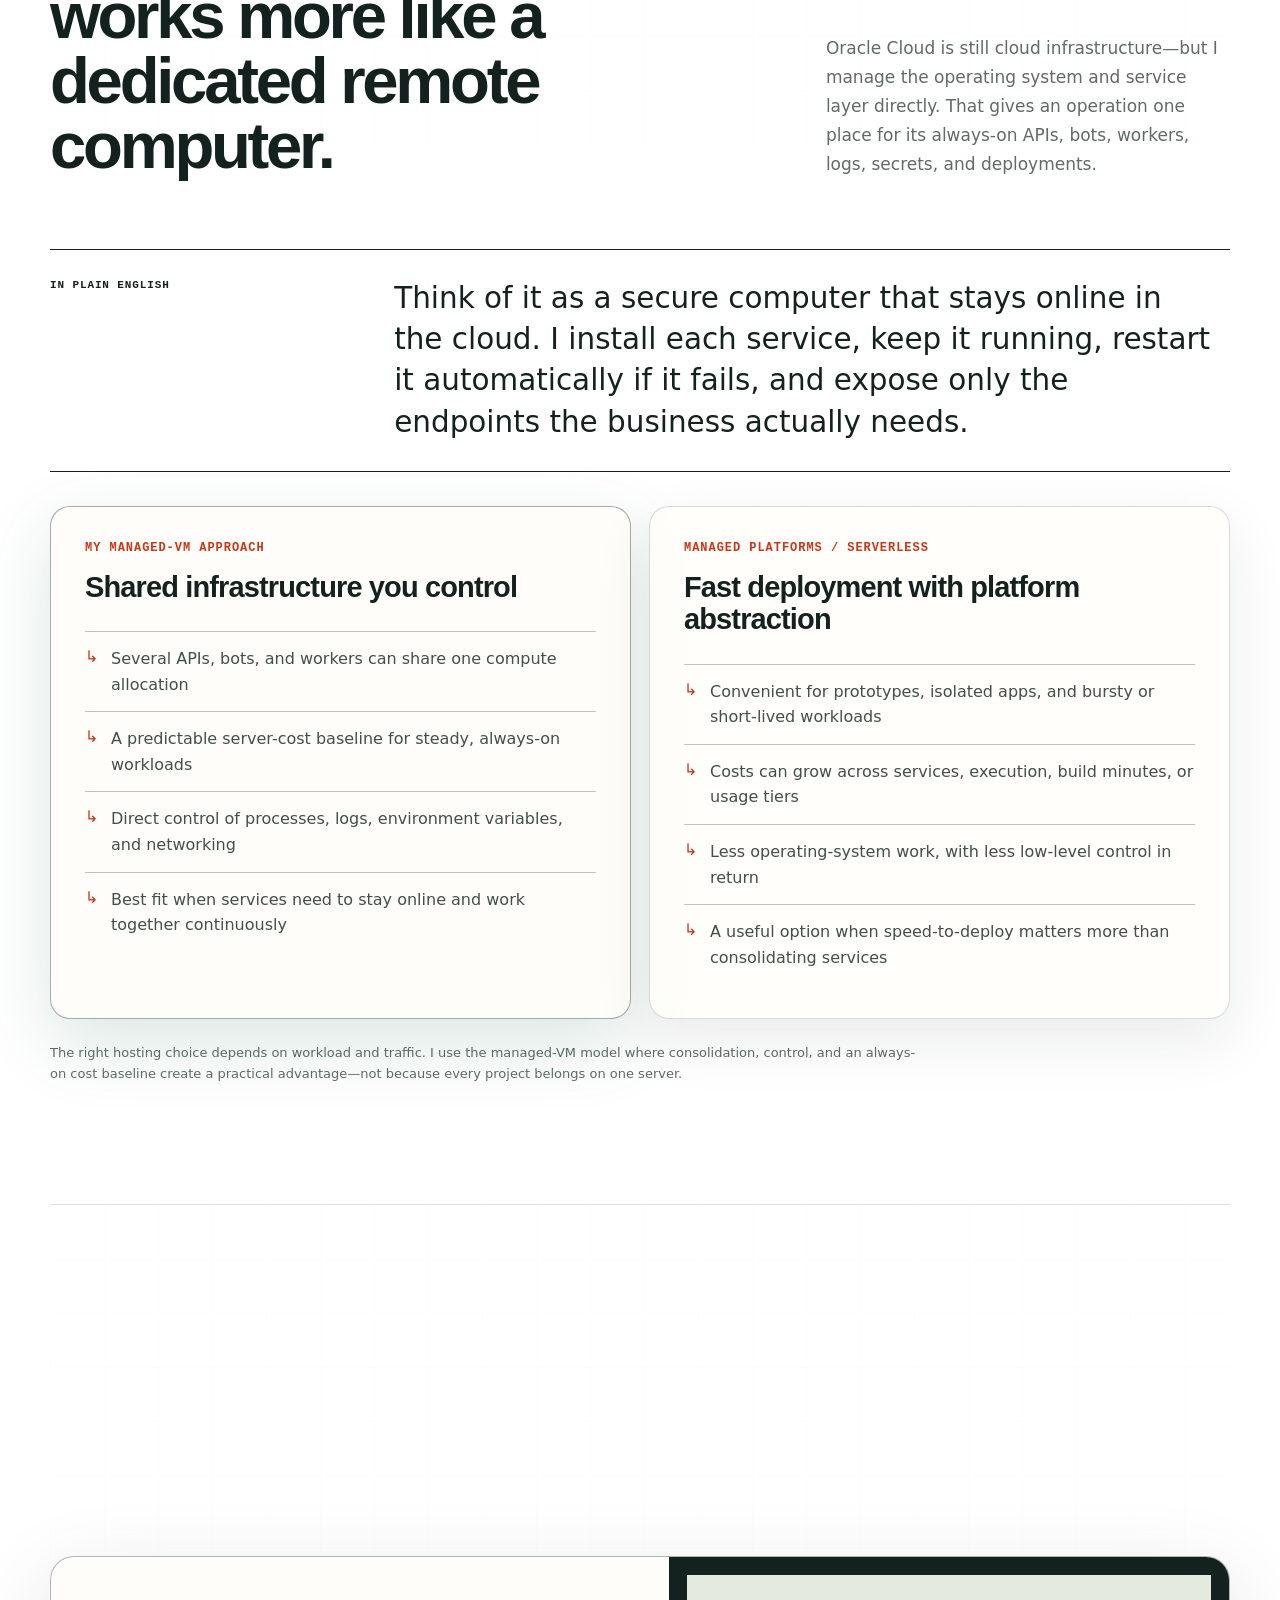
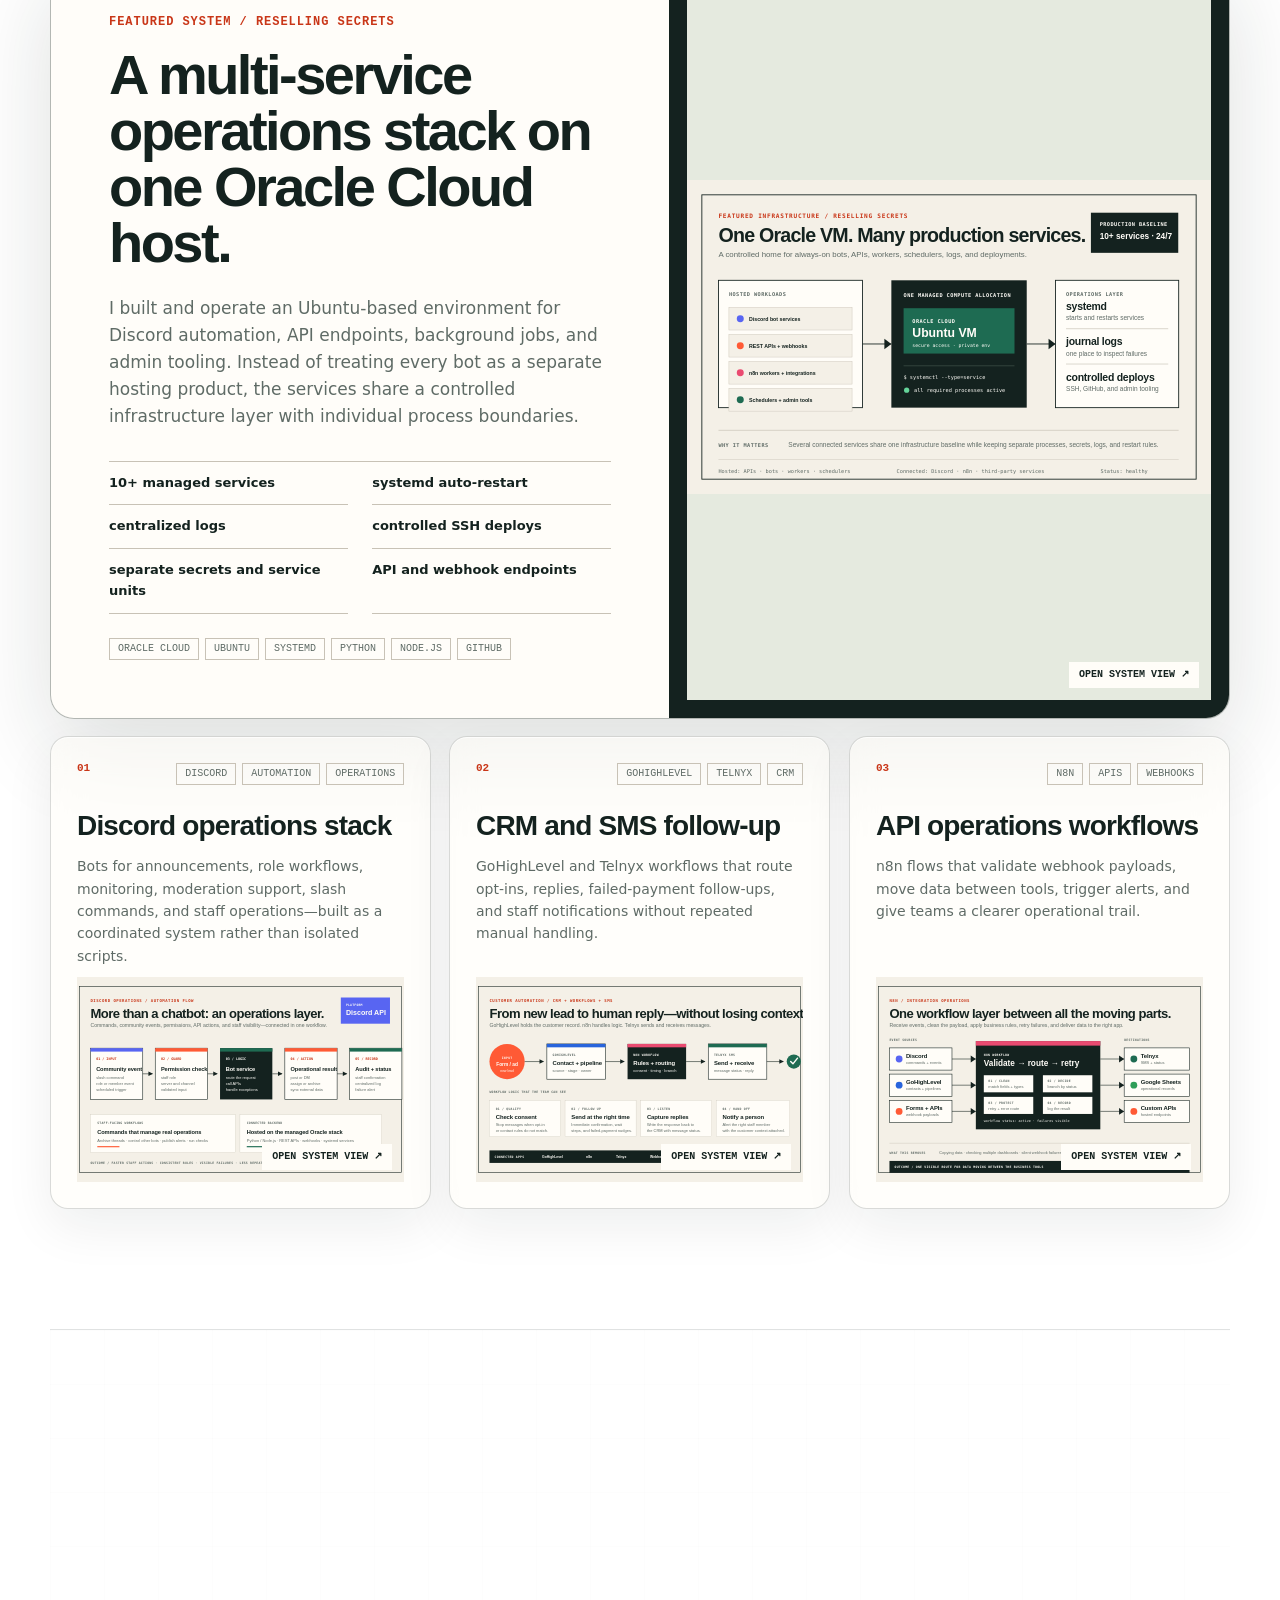
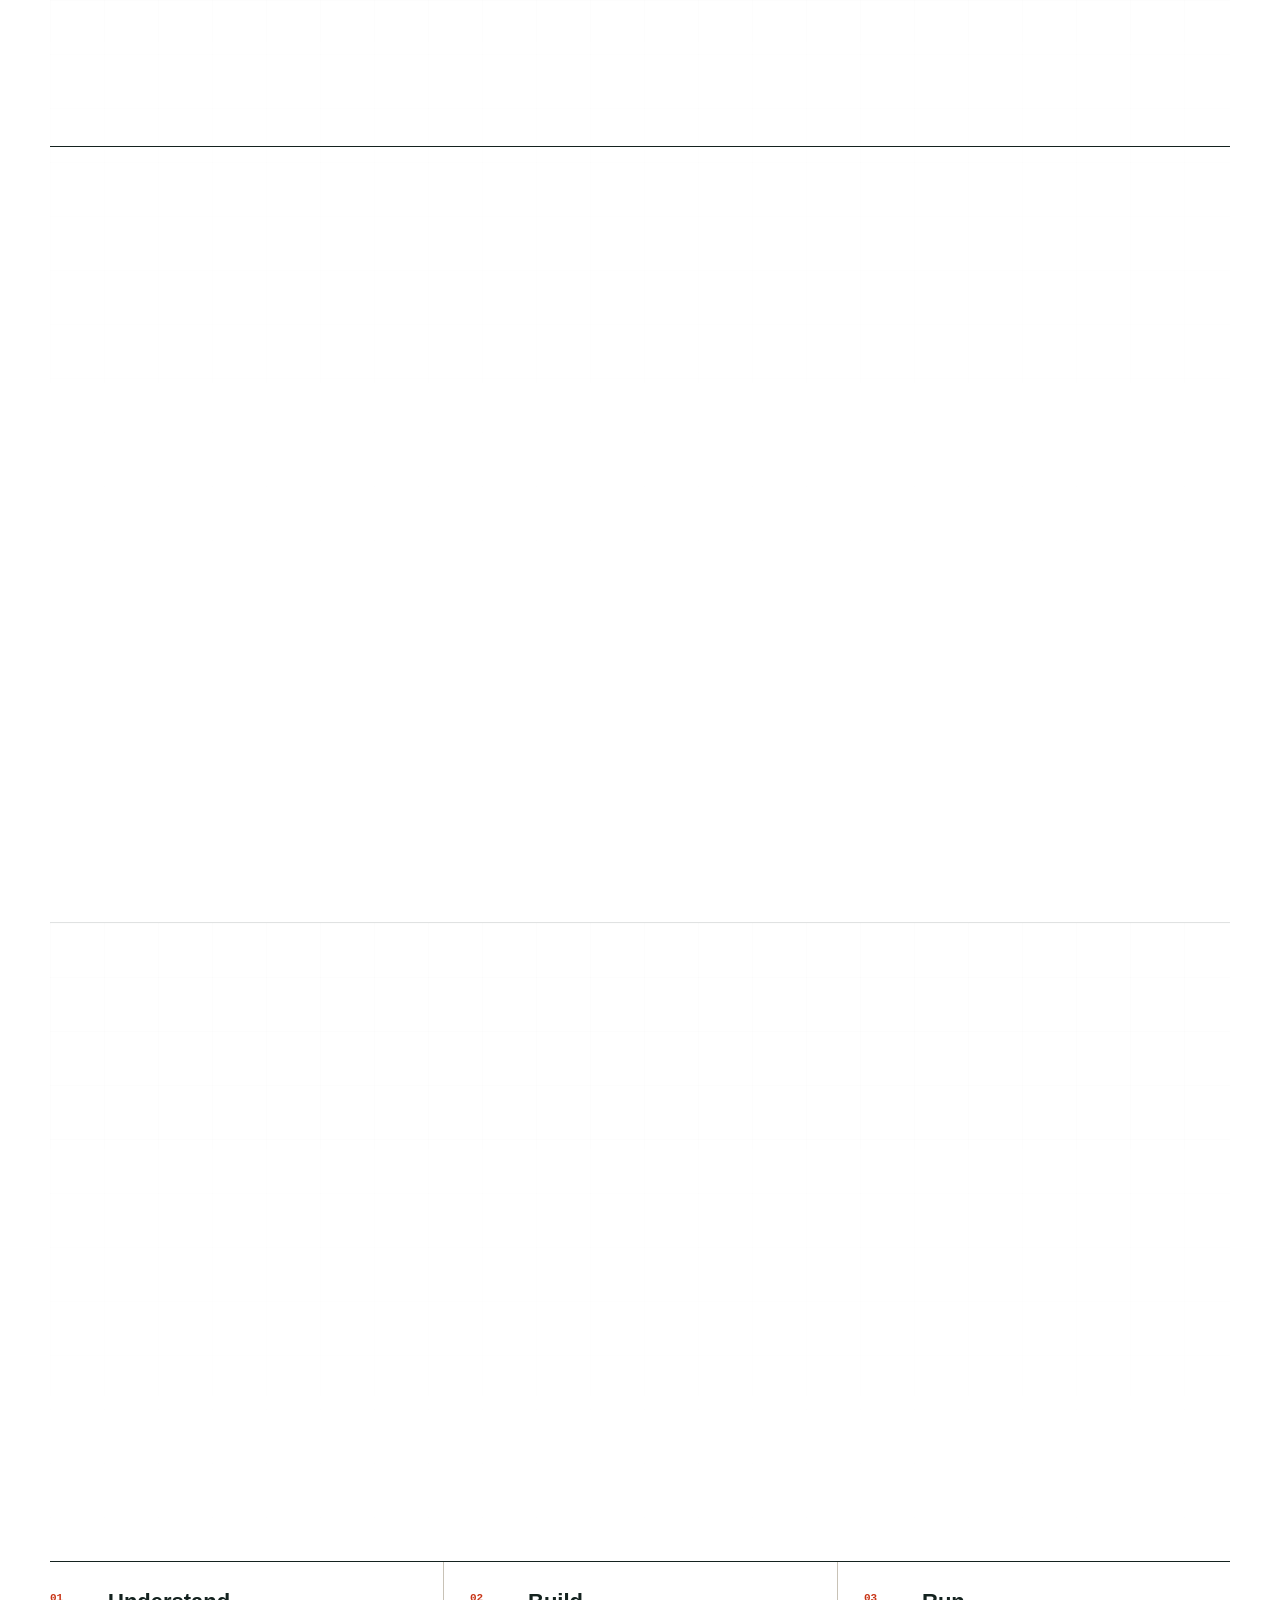
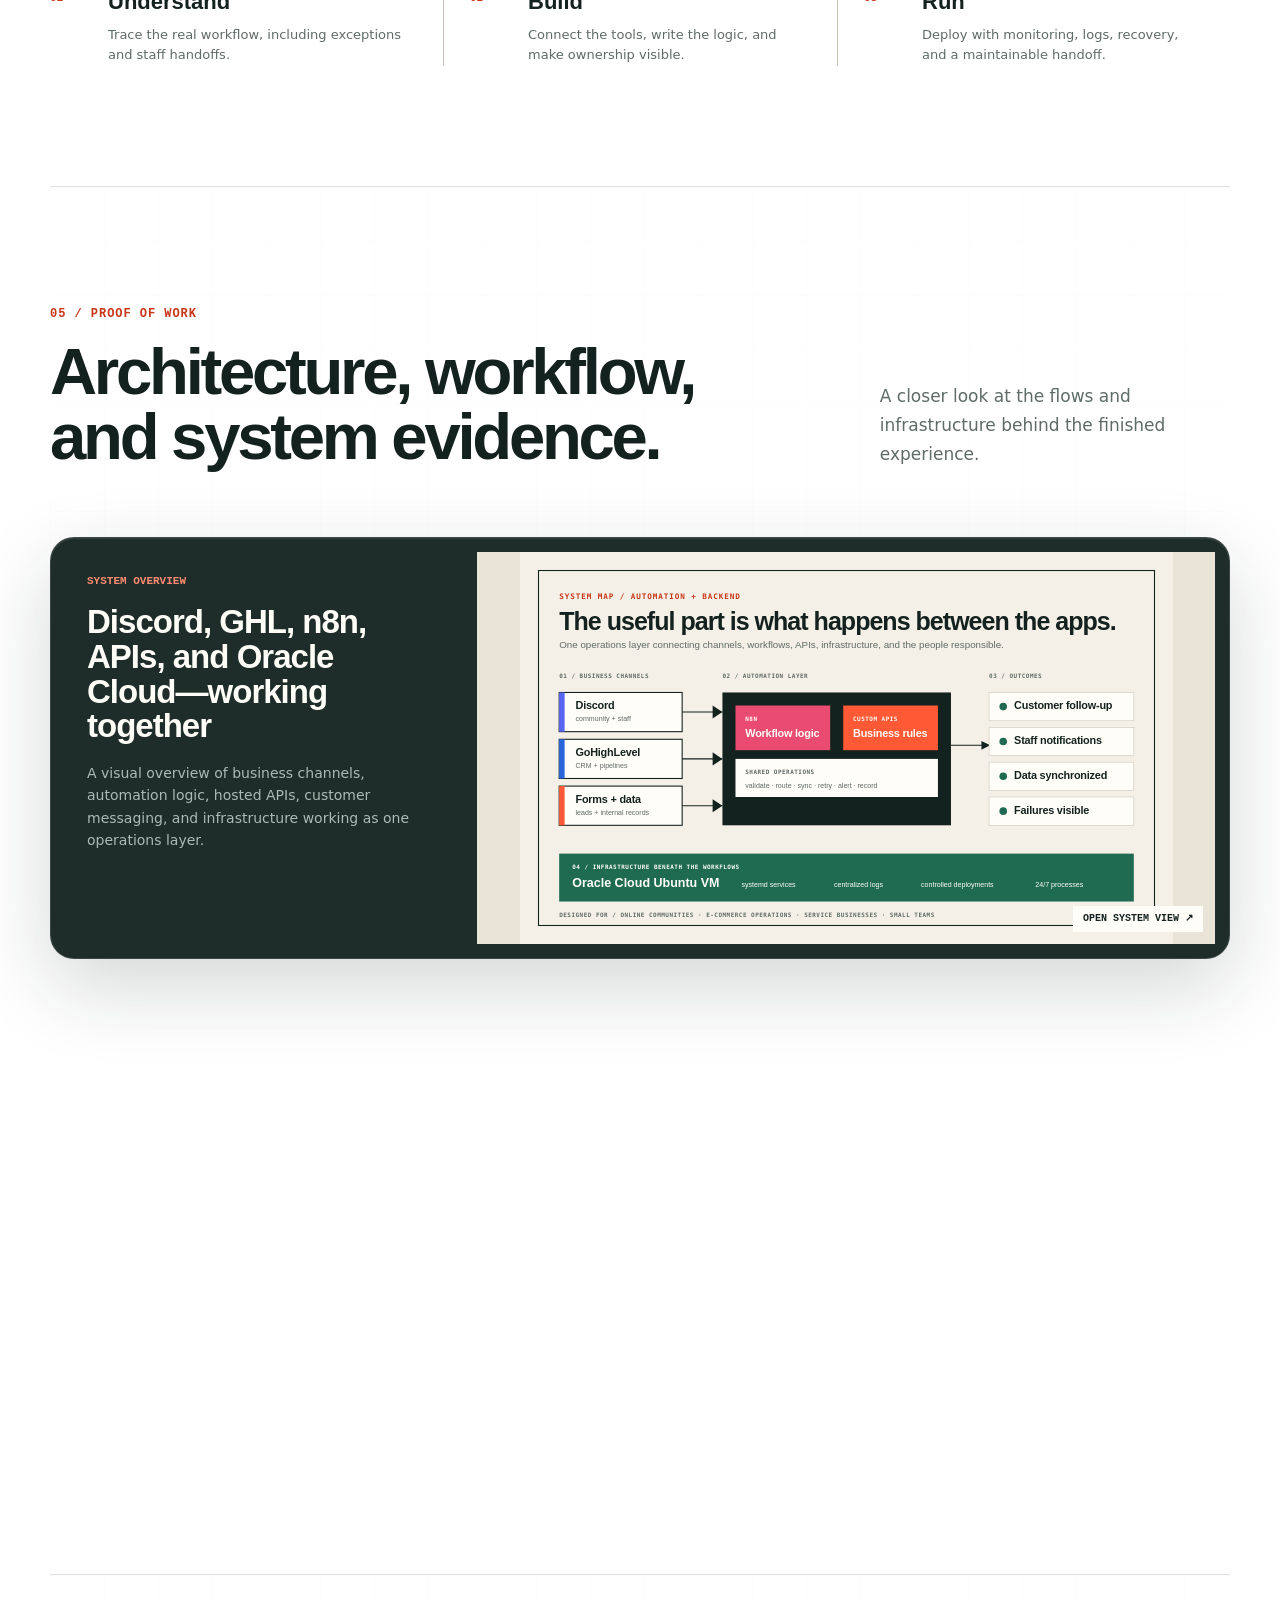
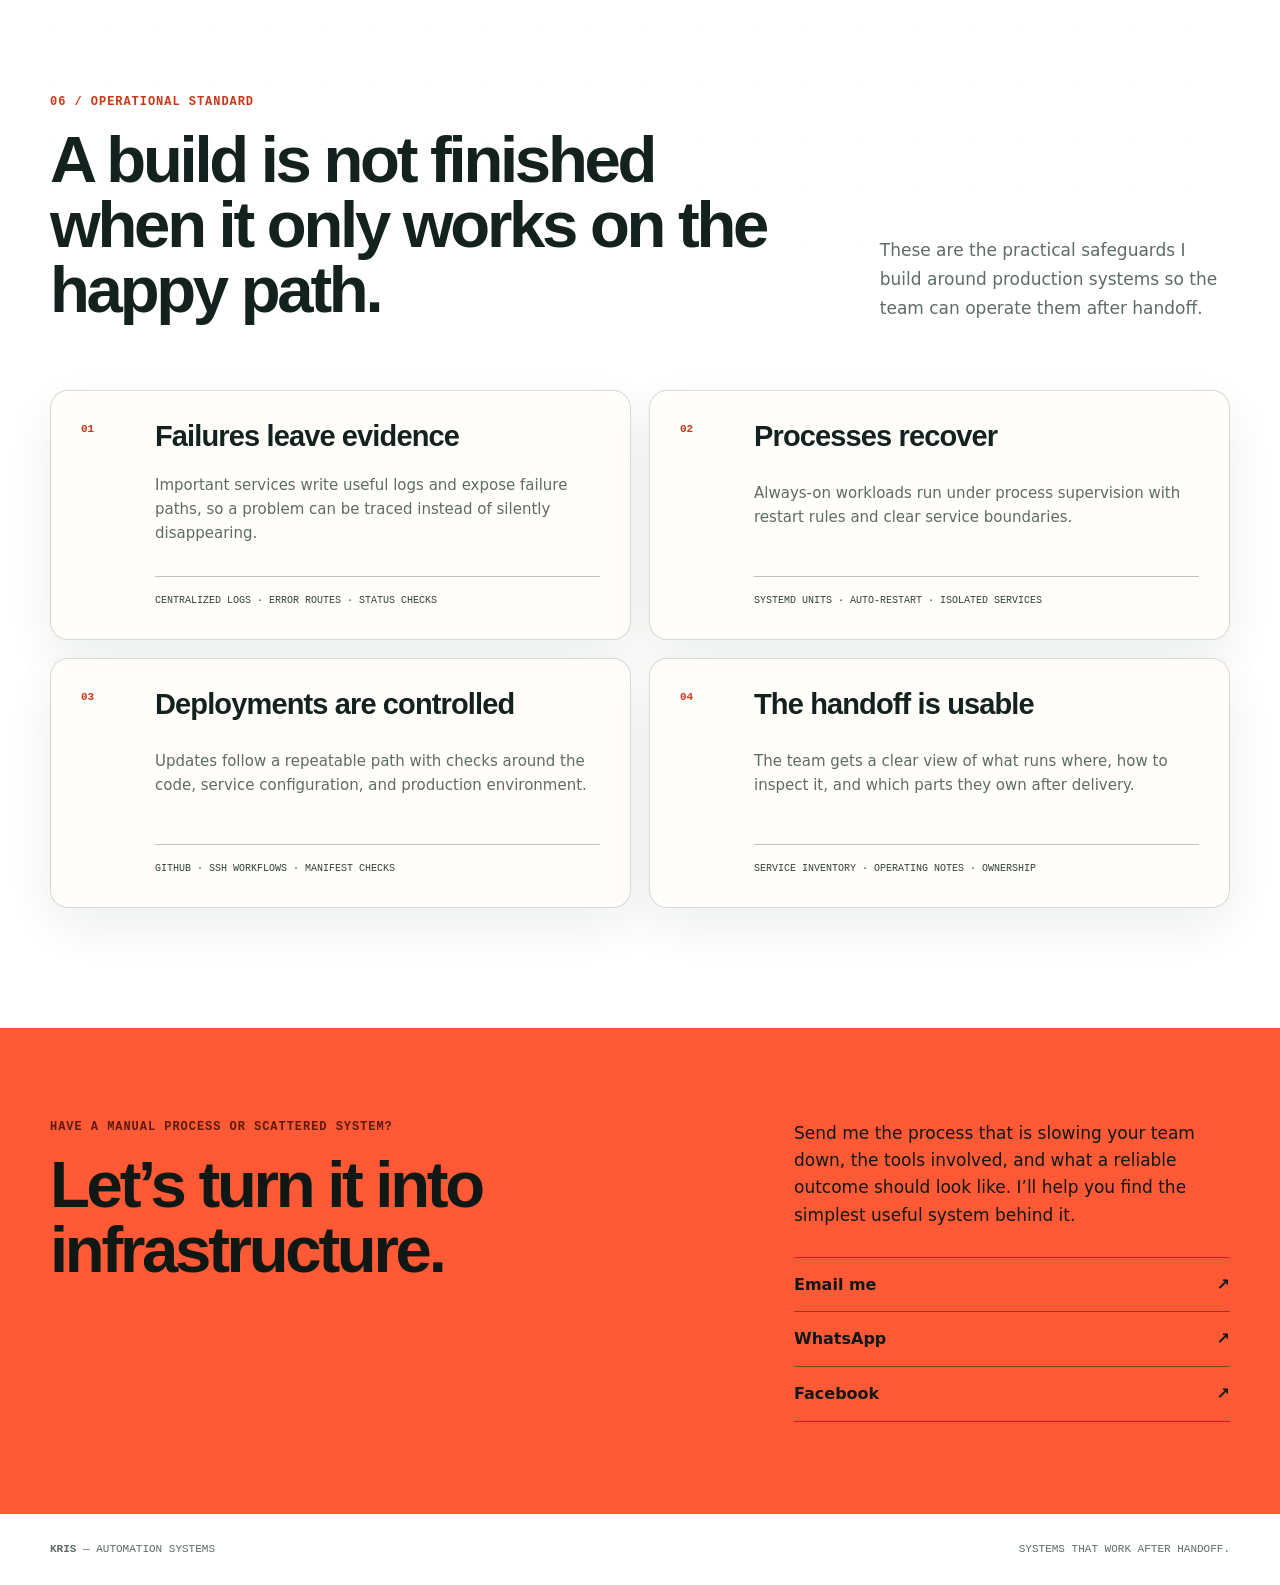
==== commit 14a91ac0: "Add glass surfaces and scroll fold motion Adds layered glass surfaces, scroll-triggered fold reveals" ====
--- a/index.html
+++ b/index.html
@@ -1,132 +1,131 @@
-<!doctype html>
-<html lang="en">
-<head>
-  <meta charset="utf-8" />
-  <meta name="viewport" content="width=device-width, initial-scale=1" />
-  <title id="page-title">Kris — Automation Infrastructure & Backend Systems</title>
-  <meta name="description" id="page-description" content="Automation infrastructure, APIs, Discord systems, CRM workflows, and Oracle Cloud operations built by Kris." />
-  <meta name="theme-color" content="#f4f0e7" />
-  <link rel="stylesheet" href="styles.css?v=20260827-contact5" />
-</head>
-<body>
-  <a class="skip-link" href="#main">Skip to content</a>
-  <header class="site-header">
-    <a class="brand" href="#home" aria-label="Kris portfolio home">
-      <span class="brand-mark" id="brand-initials">KR</span>
-      <span class="brand-copy"><strong id="brand-name">Kris</strong><small>Automation systems</small></span>
-    </a>
-    <nav class="site-nav" id="nav-links" aria-label="Main navigation">
-      <a href="#infrastructure">Infrastructure</a><a href="#work">Work</a><a href="#services">Services</a><a href="#proof">Proof</a>
-    </nav>
-    <div class="header-actions">
-      <button class="project-launcher" type="button" aria-label="Open project contact panel" aria-expanded="false" aria-controls="project-sheet" data-project-toggle>
-        <span class="project-launcher-label">Start a project</span>
-        <span class="project-token" aria-hidden="true">
-          <span class="project-token-face project-token-front">↗</span>
-          <span class="project-token-face project-token-back">KR</span>
-        </span>
-      </button>
-      <button class="nav-toggle" id="nav-toggle" type="button" aria-label="Open navigation" aria-expanded="false">Menu</button>
-    </div>
-  </header>
-  <main id="main">
-    <section class="hero section-shell" id="home">
-      <div class="hero-copy">
-        <p class="eyebrow" id="hero-eyebrow">Automation infrastructure · APIs · bots · CRM workflows</p>
-        <h1 id="hero-title">I build the backend that lets small teams operate like bigger ones.</h1>
-        <p class="hero-text" id="hero-subtitle"></p>
-        <div class="hero-actions">
-          <a class="button button-primary" id="primary-cta" href="#contact" data-project-toggle>Tell me what needs to run</a>
-          <a class="button button-text" id="secondary-cta" href="#work">See the systems <span aria-hidden="true">↘</span></a>
-        </div>
-        <div class="stats" id="stats" aria-label="Selected infrastructure facts"></div>
-      </div>
-      <div class="system-console" aria-label="Illustration of services sharing one managed Oracle Cloud server">
-        <div class="console-bar"><span class="status-dot"></span><span>production / oracle-ubuntu-01</span><span class="console-status">healthy</span></div>
-        <div class="console-body">
-          <div class="server-node"><span class="node-label">ONE MANAGED VM</span><strong>Oracle Cloud</strong><small>Ubuntu · systemd · secure access</small></div>
-          <div class="service-lines" aria-hidden="true"><span></span><span></span><span></span></div>
-          <div class="service-grid" id="service-map"></div>
-          <div class="console-log"><span>$ systemctl --type=service --state=running</span><span class="log-good">● APIs, bots and workers online</span><span>↳ centralized logs · controlled deploys · auto-restart</span></div>
-        </div>
-      </div>
-    </section>
-    <section class="manifesto"><div class="section-shell manifesto-inner"><p>My infrastructure approach</p><h2>One cloud server. Many production services. A predictable operating baseline.</h2></div></section>
-    <section class="section section-shell infrastructure" id="infrastructure">
-      <div class="section-heading"><div><p class="section-kicker">01 / Infrastructure</p><h2>Cloud hosting that works more like a dedicated remote computer.</h2></div><p id="infrastructure-intro"></p></div>
-      <div class="plain-language"><span class="plain-language-label">In plain English</span><p id="plain-language-copy"></p></div>
-      <div class="comparison" id="comparison-grid"></div><p class="comparison-note" id="comparison-note"></p>
-    </section>
-    <section class="section section-shell work" id="work">
-      <div class="section-heading compact"><div><p class="section-kicker">02 / Selected work</p><h2>Systems designed around real operations.</h2></div><p>Not disconnected demos—working parts of the businesses and communities they support.</p></div>
-      <article class="featured-case" id="featured-case"></article><div class="project-grid" id="project-grid"></div>
-    </section>
-    <section class="section section-shell" id="services">
-      <div class="section-heading compact"><div><p class="section-kicker">03 / What I build</p><h2>From a manual bottleneck to a system your team can rely on.</h2></div><p id="services-intro"></p></div>
-      <div class="services-list" id="services-grid"></div>
-    </section>
-    <section class="section section-shell about" id="about">
-      <div class="about-lead"><p class="section-kicker">04 / Working with me</p><h2 id="about-title"></h2></div>
-      <div class="about-detail"><p id="about-body"></p><div class="specialties" id="specialties"></div></div>
-      <ol class="process-list" id="process-list"></ol>
-    </section>
-    <section class="section section-shell proof" id="proof">
-      <div class="section-heading compact"><div><p class="section-kicker">05 / Proof of work</p><h2>Architecture, workflow, and system evidence.</h2></div><p id="proof-intro"></p></div>
-      <div class="proof-showcase" id="proof-showcase"></div><div class="proof-grid" id="proof-grid"></div>
-    </section>
-    <section class="section section-shell standards" id="standards" aria-labelledby="standards-title">
-      <div class="section-heading compact"><div><p class="section-kicker">06 / Operational standard</p><h2 id="standards-title">A build is not finished when it only works on the happy path.</h2></div><p>These are the practical safeguards I build around production systems so the team can operate them after handoff.</p></div>
-      <div class="standards-grid" id="standards-grid"></div>
-    </section>
-    <section class="contact" id="contact"><div class="section-shell contact-inner"><div><p class="section-kicker">Have a manual process or scattered system?</p><h2 id="contact-title">Let’s turn it into infrastructure.</h2></div><div class="contact-copy"><p id="contact-body"></p><div class="contact-links" id="contact-links"></div></div></div></section>
-  </main>
-  <footer class="site-footer section-shell"><span><strong id="footer-name">Kris</strong> — Automation systems</span><span>Systems that work after handoff.</span></footer>
-
-  <div class="project-scrim" data-project-scrim></div>
-  <aside class="project-sheet" id="project-sheet" role="dialog" aria-modal="true" aria-labelledby="project-sheet-title" aria-hidden="true" data-project-sheet>
-    <div class="project-story">
-      <p class="section-kicker">Start with the operation</p>
-      <h2>Tell me what needs to work when nobody is watching.</h2>
-      <p>I’ll look at the process, the tools already involved, and the simplest reliable backend behind it.</p>
-      <ul>
-        <li>Automation and workflow design</li>
-        <li>APIs, webhooks, and integrations</li>
-        <li>Oracle Cloud deployment and operations</li>
-        <li>Discord, n8n, GoHighLevel, and Telnyx</li>
-      </ul>
-      <small>No sales funnel. Just enough context to start a useful conversation.</small>
-    </div>
-    <div class="project-form-panel">
-      <button class="project-sheet-close" type="button" aria-label="Close project contact panel" data-project-close>Close ×</button>
+<!doctype html>
+<html lang="en">
+<head>
+  <meta charset="utf-8" />
+  <meta name="viewport" content="width=device-width, initial-scale=1" />
+  <title id="page-title">Kris — Automation Infrastructure & Backend Systems</title>
+  <meta name="description" id="page-description" content="Automation infrastructure, APIs, Discord systems, CRM workflows, and Oracle Cloud operations built by Kris." />
+  <meta name="theme-color" content="#f4f0e7" />
+  <link rel="stylesheet" href="styles.css?v=20260828-glassfold1" />
+</head>
+<body>
+  <a class="skip-link" href="#main">Skip to content</a>
+  <header class="site-header">
+    <a class="brand" href="#home" aria-label="Kris portfolio home">
+      <span class="brand-mark" id="brand-initials">KR</span>
+      <span class="brand-copy"><strong id="brand-name">Kris</strong><small>Automation systems</small></span>
+    </a>
+    <nav class="site-nav" id="nav-links" aria-label="Main navigation">
+      <a href="#infrastructure">Infrastructure</a><a href="#work">Work</a><a href="#services">Services</a><a href="#proof">Proof</a>
+    </nav>
+    <div class="header-actions">
+      <button class="project-launcher" type="button" aria-label="Open project contact panel" aria-expanded="false" aria-controls="project-sheet" data-project-toggle>
+        <span class="project-launcher-label">Start a project</span>
+        <span class="project-token" aria-hidden="true">
+          <span class="project-token-face project-token-front">↗</span>
+          <span class="project-token-face project-token-back">KR</span>
+        </span>
+      </button>
+      <button class="nav-toggle" id="nav-toggle" type="button" aria-label="Open navigation" aria-expanded="false">Menu</button>
+    </div>
+  </header>
+  <main id="main">
+    <section class="hero section-shell" id="home">
+      <div class="hero-copy">
+        <p class="eyebrow" id="hero-eyebrow">Automation infrastructure · APIs · bots · CRM workflows</p>
+        <h1 id="hero-title">I build the backend that lets small teams operate like bigger ones.</h1>
+        <p class="hero-text" id="hero-subtitle"></p>
+        <div class="hero-actions">
+          <a class="button button-primary" id="primary-cta" href="#contact" data-project-toggle>Tell me what needs to run</a>
+          <a class="button button-text" id="secondary-cta" href="#work">See the systems <span aria-hidden="true">↘</span></a>
+        </div>
+        <div class="stats" id="stats" aria-label="Selected infrastructure facts"></div>
+      </div>
+      <div class="system-console" aria-label="Illustration of services sharing one managed Oracle Cloud server">
+        <div class="console-bar"><span class="status-dot"></span><span>production / oracle-ubuntu-01</span><span class="console-status">healthy</span></div>
+        <div class="console-body">
+          <div class="server-node"><span class="node-label">ONE MANAGED VM</span><strong>Oracle Cloud</strong><small>Ubuntu · systemd · secure access</small></div>
+          <div class="service-lines" aria-hidden="true"><span></span><span></span><span></span></div>
+          <div class="service-grid" id="service-map"></div>
+          <div class="console-log"><span>$ systemctl --type=service --state=running</span><span class="log-good">● APIs, bots and workers online</span><span>↳ centralized logs · controlled deploys · auto-restart</span></div>
+        </div>
+      </div>
+    </section>
+    <section class="manifesto"><div class="section-shell manifesto-inner"><p>My infrastructure approach</p><h2>One cloud server. Many production services. A predictable operating baseline.</h2></div></section>
+    <section class="section section-shell infrastructure" id="infrastructure">
+      <div class="section-heading"><div><p class="section-kicker">01 / Infrastructure</p><h2>Cloud hosting that works more like a dedicated remote computer.</h2></div><p id="infrastructure-intro"></p></div>
+      <div class="plain-language"><span class="plain-language-label">In plain English</span><p id="plain-language-copy"></p></div>
+      <div class="comparison" id="comparison-grid"></div><p class="comparison-note" id="comparison-note"></p>
+    </section>
+    <section class="section section-shell work" id="work">
+      <div class="section-heading compact"><div><p class="section-kicker">02 / Selected work</p><h2>Systems designed around real operations.</h2></div><p>Not disconnected demos—working parts of the businesses and communities they support.</p></div>
+      <article class="featured-case" id="featured-case"></article><div class="project-grid" id="project-grid"></div>
+    </section>
+    <section class="section section-shell" id="services">
+      <div class="section-heading compact"><div><p class="section-kicker">03 / What I build</p><h2>From a manual bottleneck to a system your team can rely on.</h2></div><p id="services-intro"></p></div>
+      <div class="services-list" id="services-grid"></div>
+    </section>
+    <section class="section section-shell about" id="about">
+      <div class="about-lead"><p class="section-kicker">04 / Working with me</p><h2 id="about-title"></h2></div>
+      <div class="about-detail"><p id="about-body"></p><div class="specialties" id="specialties"></div></div>
+      <ol class="process-list" id="process-list"></ol>
+    </section>
+    <section class="section section-shell proof" id="proof">
+      <div class="section-heading compact"><div><p class="section-kicker">05 / Proof of work</p><h2>Architecture, workflow, and system evidence.</h2></div><p id="proof-intro"></p></div>
+      <div class="proof-showcase" id="proof-showcase"></div><div class="proof-grid" id="proof-grid"></div>
+    </section>
+    <section class="section section-shell standards" id="standards" aria-labelledby="standards-title">
+      <div class="section-heading compact"><div><p class="section-kicker">06 / Operational standard</p><h2 id="standards-title">A build is not finished when it only works on the happy path.</h2></div><p>These are the practical safeguards I build around production systems so the team can operate them after handoff.</p></div>
+      <div class="standards-grid" id="standards-grid"></div>
+    </section>
+    <section class="contact" id="contact"><div class="section-shell contact-inner"><div><p class="section-kicker">Have a manual process or scattered system?</p><h2 id="contact-title">Let’s turn it into infrastructure.</h2></div><div class="contact-copy"><p id="contact-body"></p><div class="contact-links" id="contact-links"></div></div></div></section>
+  </main>
+  <footer class="site-footer section-shell"><span><strong id="footer-name">Kris</strong> — Automation systems</span><span>Systems that work after handoff.</span></footer>
+
+  <div class="project-scrim" data-project-scrim></div>
+  <aside class="project-sheet" id="project-sheet" role="dialog" aria-modal="true" aria-labelledby="project-sheet-title" aria-hidden="true" data-project-sheet>
+    <div class="project-story">
+      <p class="section-kicker">Start with the operation</p>
+      <h2>Tell me what needs to work when nobody is watching.</h2>
+      <p>I’ll look at the process, the tools already involved, and the simplest reliable backend behind it.</p>
+      <ul>
+        <li>Automation and workflow design</li>
+        <li>APIs, webhooks, and integrations</li>
+        <li>Oracle Cloud deployment and operations</li>
+        <li>Discord, n8n, GoHighLevel, and Telnyx</li>
+      </ul>
+      <small>No sales funnel. Just enough context to start a useful conversation.</small>
+    </div>
+    <div class="project-form-panel">
       <span class="form-kicker">Project brief</span>
-      <h2 id="project-sheet-title">What are you trying to automate?</h2>
-      <p class="form-intro">Complete the short brief and I’ll prepare an email in your mail app. Nothing entered here is stored by this page.</p>
-      <form class="project-form" data-project-form>
-        <div class="field-row">
-          <label>Name<input name="name" type="text" autocomplete="name" required placeholder="Your name" /></label>
-          <label>Email<input name="email" type="email" autocomplete="email" required placeholder="you@example.com" /></label>
-        </div>
-        <label>What needs to work?
-          <textarea name="brief" rows="5" required placeholder="Describe the manual process, the problem, and what a reliable result should look like."></textarea>
-        </label>
-        <fieldset>
-          <legend>Tools involved <span>(choose any)</span></legend>
-          <div class="tool-options">
-            <label><input type="checkbox" name="tools" value="Oracle Cloud" /> Oracle Cloud</label>
-            <label><input type="checkbox" name="tools" value="Discord" /> Discord</label>
-            <label><input type="checkbox" name="tools" value="n8n" /> n8n</label>
-            <label><input type="checkbox" name="tools" value="GoHighLevel" /> GoHighLevel</label>
-            <label><input type="checkbox" name="tools" value="APIs / webhooks" /> APIs / webhooks</label>
-            <label><input type="checkbox" name="tools" value="Other / not sure" /> Other / not sure</label>
-          </div>
-        </fieldset>
-        <button class="project-submit" type="submit">Prepare my email <span>↗</span></button>
-      </form>
-      <div class="project-direct"><span>Prefer a direct message?</span><a href="https://wa.me/639055196946" target="_blank" rel="noreferrer">Open WhatsApp ↗</a></div>
-    </div>
-  </aside>
-
-  <div class="lightbox" id="lightbox" hidden aria-hidden="true"><button type="button" class="lightbox-close" id="lightbox-close" aria-label="Close preview">Close ×</button><div class="lightbox-content" id="lightbox-content"></div></div>
-  <script src="script.js?v=20260827-contact5"></script>
-</body>
-</html>
+      <h2 id="project-sheet-title">What are you trying to automate?</h2>
+      <p class="form-intro">Complete the short brief and I’ll prepare an email in your mail app. Nothing entered here is stored by this page.</p>
+      <form class="project-form" data-project-form>
+        <div class="field-row">
+          <label>Name<input name="name" type="text" autocomplete="name" required placeholder="Your name" /></label>
+          <label>Email<input name="email" type="email" autocomplete="email" required placeholder="you@example.com" /></label>
+        </div>
+        <label>What needs to work?
+          <textarea name="brief" rows="5" required placeholder="Describe the manual process, the problem, and what a reliable result should look like."></textarea>
+        </label>
+        <fieldset>
+          <legend>Tools involved <span>(choose any)</span></legend>
+          <div class="tool-options">
+            <label><input type="checkbox" name="tools" value="Oracle Cloud" /> Oracle Cloud</label>
+            <label><input type="checkbox" name="tools" value="Discord" /> Discord</label>
+            <label><input type="checkbox" name="tools" value="n8n" /> n8n</label>
+            <label><input type="checkbox" name="tools" value="GoHighLevel" /> GoHighLevel</label>
+            <label><input type="checkbox" name="tools" value="APIs / webhooks" /> APIs / webhooks</label>
+            <label><input type="checkbox" name="tools" value="Other / not sure" /> Other / not sure</label>
+          </div>
+        </fieldset>
+        <button class="project-submit" type="submit">Prepare my email <span>↗</span></button>
+      </form>
+      <div class="project-direct"><span>Prefer a direct message?</span><a href="https://wa.me/639055196946" target="_blank" rel="noreferrer">Open WhatsApp ↗</a></div>
+    </div>
+  </aside>
+
+  <div class="lightbox" id="lightbox" hidden aria-hidden="true"><button type="button" class="lightbox-close" id="lightbox-close" aria-label="Close preview">Close ×</button><div class="lightbox-content" id="lightbox-content"></div></div>
+  <script src="script.js?v=20260828-glassfold1"></script>
+</body>
+</html>
--- a/styles.css
+++ b/styles.css
@@ -1,478 +1,529 @@
-:root {
-  --paper: #f4f0e7;
-  --paper-deep: #e8e1d3;
-  --ink: #14221f;
-  --muted: #5f6b66;
-  --line: #c8c2b6;
-  --white: #fffdf8;
-  --signal: #ff5a35;
-  --signal-dark: #c93618;
-  --green: #1e6b52;
+:root {
+  --paper: #f4f0e7;
+  --paper-deep: #e8e1d3;
+  --ink: #14221f;
+  --muted: #5f6b66;
+  --line: #c8c2b6;
+  --white: #fffdf8;
+  --signal: #ff5a35;
+  --signal-dark: #c93618;
+  --green: #1e6b52;
   --console: #101a18;
   --console-line: #31413c;
-  --radius: 0;
-  --shell: min(1180px, calc(100% - 48px));
-  --display: "Arial Narrow", "Roboto Condensed", "Helvetica Neue", Arial, sans-serif;
-  --sans: Inter, ui-sans-serif, system-ui, -apple-system, BlinkMacSystemFont, "Segoe UI", sans-serif;
-  --mono: "SFMono-Regular", Consolas, "Liberation Mono", monospace;
-}
+  --glass: rgba(255, 253, 248, .58);
+  --glass-strong: rgba(255, 253, 248, .76);
+  --glass-line: rgba(20, 34, 31, .16);
+  --glass-shadow: 0 22px 60px rgba(20, 34, 31, .09);
+  --green-glow: rgba(30, 107, 82, .16);
+  --radius: 0;
+  --shell: min(1180px, calc(100% - 48px));
+  --display: "Arial Narrow", "Roboto Condensed", "Helvetica Neue", Arial, sans-serif;
+  --sans: Inter, ui-sans-serif, system-ui, -apple-system, BlinkMacSystemFont, "Segoe UI", sans-serif;
+  --mono: "SFMono-Regular", Consolas, "Liberation Mono", monospace;
+}
+
+* { box-sizing: border-box; }
+html { overflow-x: clip; scroll-behavior: smooth; }
+.hero, .section, .contact { scroll-margin-top: 88px; }
+body {
+  position: relative;
+  margin: 0;
+  overflow-x: clip;
+  color: var(--ink);
+  background:
+    radial-gradient(circle at 8% 8%, rgba(255, 90, 53, .11), transparent 27rem),
+    radial-gradient(circle at 92% 34%, rgba(30, 107, 82, .13), transparent 30rem),
+    linear-gradient(180deg, #f6f2ea 0%, var(--paper) 46%, #ece8de 100%);
+  background-attachment: fixed;
+  font-family: var(--sans);
+  font-size: 16px;
+  line-height: 1.6;
+  -webkit-font-smoothing: antialiased;
+}
+body.no-scroll { overflow: hidden; }
+button, a { font: inherit; }
+button { color: inherit; }
+a { color: inherit; }
+img { display: block; max-width: 100%; }
+h1, h2, h3, p, figure, blockquote { margin: 0; }
+ul, ol { margin: 0; padding: 0; }
+
+.skip-link {
+  position: fixed;
+  left: 16px;
+  top: -60px;
+  z-index: 100;
+  padding: 10px 14px;
+  background: var(--ink);
+  color: var(--white);
+}
+.skip-link:focus { top: 16px; }
+.section-shell { width: var(--shell); margin-inline: auto; }
+.hero, .section { position: relative; }
+.hero::before, .section::before {
+  content: "";
+  position: absolute;
+  z-index: -1;
+  inset: 0;
+  pointer-events: none;
+  opacity: .16;
+  background-image:
+    linear-gradient(rgba(20,34,31,.07) 1px, transparent 1px),
+    linear-gradient(90deg, rgba(20,34,31,.07) 1px, transparent 1px);
+  background-size: 54px 54px;
+  mask-image: linear-gradient(to bottom, #000, transparent 86%);
+}
+
+.site-header {
+  position: sticky;
+  top: 0;
+  z-index: 50;
+  display: flex;
+  align-items: center;
+  justify-content: space-between;
+  width: 100%;
+  min-height: 78px;
+  padding: 0 max(24px, calc((100vw - 1180px) / 2));
+  border-bottom: 1px solid var(--line);
+  background: rgba(244, 240, 231, .72);
+  box-shadow: 0 10px 34px rgba(20, 34, 31, .06);
+  backdrop-filter: blur(20px) saturate(1.25);
+  -webkit-backdrop-filter: blur(20px) saturate(1.25);
+}
+.brand {
+  display: inline-flex;
+  gap: 12px;
+  align-items: center;
+  color: inherit;
+  text-decoration: none;
+}
+.brand-mark {
+  display: grid;
+  width: 40px;
+  height: 40px;
+  place-items: center;
+  background: var(--ink);
+  color: var(--white);
+  font: 700 13px/1 var(--mono);
+  letter-spacing: .08em;
+}
+.brand-copy { display: flex; flex-direction: column; line-height: 1.12; }
+.brand-copy strong { font-size: 14px; text-transform: uppercase; letter-spacing: .08em; }
+.brand-copy small { color: var(--muted); font-size: 12px; }
+.site-nav { display: flex; align-items: center; gap: 28px; margin-left: auto; }
+.site-nav a {
+  color: var(--ink);
+  text-decoration: none;
+  font-size: 13px;
+  font-weight: 700;
+}
+.site-nav a:hover { color: var(--signal-dark); }
+.site-nav .nav-cta {
+  padding: 10px 14px;
+  border: 1px solid var(--ink);
+}
+.site-nav .nav-cta:hover { background: var(--ink); color: var(--white); }
+.header-actions { display: flex; align-items: center; gap: 12px; margin-left: 26px; }
+.nav-toggle { display: none; border: 0; background: transparent; font-size: 13px; font-weight: 800; text-transform: uppercase; }
+.project-launcher {
+  position: relative;
+  z-index: 84;
+  display: inline-flex;
+  align-items: center;
+  justify-content: flex-end;
+  width: 186px;
+  height: 48px;
+  padding: 4px 4px 4px 17px;
+  overflow: hidden;
+  border: 1px solid var(--ink);
+  border-radius: 999px;
+  background: var(--ink);
+  color: var(--white);
+  box-shadow: 5px 5px 0 var(--paper-deep);
+  cursor: pointer;
+  transition: width 420ms cubic-bezier(.16, 1, .3, 1), transform 180ms ease, box-shadow 180ms ease;
+}
+.project-launcher::before { content: ""; position: absolute; inset: 2px; border: 1px solid rgba(255,255,255,.12); border-radius: inherit; pointer-events: none; }
+.project-launcher:hover { transform: translateY(-2px); box-shadow: 7px 8px 0 var(--paper-deep); }
+.project-launcher:active { transform: translateY(0); }
+.project-launcher:focus-visible, .project-submit:focus-visible, .project-form input:focus-visible, .project-form textarea:focus-visible { outline: 3px solid rgba(255,90,53,.45); outline-offset: 3px; }
+.project-launcher-label { position: relative; z-index: 2; margin-right: auto; font-size: 13px; font-weight: 800; white-space: nowrap; transition: opacity 180ms ease, transform 320ms cubic-bezier(.16, 1, .3, 1); }
+.project-token { position: relative; z-index: 3; display: block; width: 38px; height: 38px; flex: 0 0 38px; transform-style: preserve-3d; animation: project-turn 4.2s cubic-bezier(.45,.05,.25,1) infinite; }
+.project-token-face { position: absolute; inset: 0; display: grid; place-items: center; border: 1px solid rgba(20,34,31,.28); border-radius: 50%; background: var(--signal); color: var(--ink); backface-visibility: hidden; box-shadow: inset 0 1px 0 rgba(255,255,255,.65), 0 2px 5px rgba(0,0,0,.22); font: 800 14px/1 var(--mono); }
+.project-token-front { font-size: 20px; }
+.project-token-back { transform: rotateY(180deg); background: var(--white); }
+@keyframes project-turn { 0%,42%{transform:rotateY(0)} 50%,92%{transform:rotateY(180deg)} 100%{transform:rotateY(360deg)} }
+
+.hero {
+  display: grid;
+  grid-template-columns: minmax(0, 1.06fr) minmax(420px, .94fr);
+  gap: clamp(50px, 7vw, 96px);
+  align-items: center;
+  min-height: calc(100vh - 78px);
+  padding-block: 88px;
+}
+.eyebrow, .section-kicker, .case-client, .comparison-label, .node-label {
+  color: var(--signal-dark);
+  font: 700 12px/1.3 var(--mono);
+  letter-spacing: .08em;
+  text-transform: uppercase;
+}
+.hero h1 {
+  max-width: 780px;
+  margin-top: 22px;
+  font: 700 clamp(52px, 6.2vw, 88px)/.94 var(--display);
+  letter-spacing: -.055em;
+}
+.hero-text {
+  max-width: 690px;
+  margin-top: 28px;
+  color: #3f4d48;
+  font-size: clamp(17px, 1.6vw, 21px);
+  line-height: 1.62;
+}
+.hero-actions { display: flex; flex-wrap: wrap; gap: 22px; align-items: center; margin-top: 34px; }
+.button {
+  display: inline-flex;
+  align-items: center;
+  justify-content: center;
+  min-height: 50px;
+  color: inherit;
+  font-size: 14px;
+  font-weight: 800;
+  text-decoration: none;
+}
+.button-primary { padding: 0 22px; background: var(--signal); border: 1px solid var(--signal); color: #111; }
+.button-primary:hover { background: var(--ink); border-color: var(--ink); color: var(--white); }
+.button-text { gap: 10px; border-bottom: 1px solid var(--ink); }
+.button-text:hover { color: var(--signal-dark); border-color: var(--signal-dark); }
+.stats { display: grid; grid-template-columns: repeat(3, 1fr); margin-top: 62px; border-top: 1px solid var(--line); }
+.stat { padding: 20px 18px 0 0; }
+.stat + .stat { padding-left: 18px; border-left: 1px solid var(--line); }
+.stat strong { display: block; font: 700 27px/1 var(--mono); letter-spacing: -.06em; }
+.stat span { display: block; margin-top: 8px; color: var(--muted); font-size: 12px; line-height: 1.45; }
+
+.system-console { overflow: hidden; border: 1px solid rgba(255,255,255,.18); border-radius: 22px; background: rgba(16,26,24,.94); color: #e5eee9; box-shadow: 0 28px 70px rgba(20,34,31,.2), inset 0 1px 0 rgba(255,255,255,.08); backdrop-filter: blur(18px); }
+.console-bar {
+  display: flex;
+  align-items: center;
+  gap: 10px;
+  min-height: 46px;
+  padding: 0 15px;
+  border-bottom: 1px solid var(--console-line);
+  color: #91a19a;
+  font: 11px/1 var(--mono);
+}
+.status-dot { width: 8px; height: 8px; border-radius: 50%; background: #47cf83; box-shadow: 0 0 0 3px rgba(71, 207, 131, .12); }
+.console-status { margin-left: auto; color: #73dfa4; }
+.console-body { padding: 25px; }
+.server-node {
+  display: flex;
+  flex-direction: column;
+  align-items: center;
+  padding: 20px;
+  border: 1px solid #66766f;
+  background: #172520;
+  text-align: center;
+}
+.server-node .node-label { color: #ff8b70; }
+.server-node strong { margin-top: 6px; font: 700 27px/1.2 var(--display); letter-spacing: -.02em; }
+.server-node small { margin-top: 6px; color: #9aaba4; font: 11px/1.5 var(--mono); }
+.service-lines { position: relative; height: 36px; }
+.service-lines::before { content: ""; position: absolute; left: 50%; top: 0; width: 1px; height: 18px; background: #52635c; }
+.service-lines::after { content: ""; position: absolute; left: 16%; right: 16%; top: 17px; height: 1px; background: #52635c; }
+.service-lines span { position: absolute; top: 17px; width: 1px; height: 19px; background: #52635c; }
+.service-lines span:nth-child(1) { left: 16%; }
+.service-lines span:nth-child(2) { left: 50%; }
+.service-lines span:nth-child(3) { right: 16%; }
+.service-grid { display: grid; grid-template-columns: repeat(3, 1fr); gap: 8px; }
+.service-pill { min-height: 56px; padding: 10px; border: 1px solid var(--console-line); background: #13201c; color: #dbe7e1; font: 11px/1.35 var(--mono); }
+.service-pill span { display: block; margin-bottom: 5px; color: #71827b; font-size: 9px; }
+.console-log { display: flex; flex-direction: column; gap: 8px; margin-top: 22px; padding-top: 18px; border-top: 1px dashed #3c4d47; color: #82928c; font: 10px/1.45 var(--mono); }
+.console-log .log-good { color: #6edb9e; }
+
+.manifesto { position: relative; overflow: hidden; background: rgba(20,34,31,.94); color: var(--white); box-shadow: inset 0 1px 0 rgba(255,255,255,.08), inset 0 -1px 0 rgba(255,255,255,.06); backdrop-filter: blur(18px); }
+.manifesto::after { content: ""; position: absolute; right: -12%; top: -130%; width: 48%; aspect-ratio: 1; border-radius: 50%; background: rgba(255,90,53,.12); filter: blur(80px); pointer-events: none; }
+.manifesto-inner { display: grid; grid-template-columns: .36fr 1fr; gap: 60px; align-items: start; padding-block: 54px; }
+.manifesto p { color: #9eada7; font: 11px/1.4 var(--mono); text-transform: uppercase; letter-spacing: .08em; }
+.manifesto h2 { max-width: 900px; font: 650 clamp(30px, 4vw, 52px)/1.06 var(--display); letter-spacing: -.04em; }
+
+.section { padding-block: 120px; }
+.section + .section { border-top: 1px solid rgba(20,34,31,.13); }
+.section-heading { display: grid; grid-template-columns: 1.25fr .75fr; gap: clamp(40px, 8vw, 110px); align-items: end; }
+.section-heading.compact { grid-template-columns: 1.35fr .65fr; }
+.section-heading h2, .about h2, .contact h2 {
+  max-width: 760px;
+  margin-top: 16px;
+  font: 700 clamp(38px, 5.1vw, 68px)/1 var(--display);
+  letter-spacing: -.05em;
+}
+.section-heading > p, .section-heading > div + p { color: var(--muted); font-size: 17px; line-height: 1.7; }
+.plain-language { display: grid; grid-template-columns: .34fr 1fr; gap: 60px; margin-top: 70px; padding: 28px 0; border-top: 1px solid var(--ink); border-bottom: 1px solid var(--ink); }
+.plain-language-label { font: 700 11px/1.4 var(--mono); text-transform: uppercase; letter-spacing: .08em; }
+.plain-language p { max-width: 820px; font-size: clamp(20px, 2.3vw, 30px); line-height: 1.4; }
+.comparison { display: grid; grid-template-columns: 1fr 1fr; gap: 18px; margin-top: 34px; }
+.comparison-card { padding: 34px; border: 1px solid var(--glass-line); border-radius: 20px; background: var(--glass); box-shadow: var(--glass-shadow), inset 0 1px 0 rgba(255,255,255,.68); backdrop-filter: blur(18px) saturate(1.12); -webkit-backdrop-filter: blur(18px) saturate(1.12); }
+.comparison-card.featured { border: 1px solid rgba(20,34,31,.38); background: var(--glass-strong); box-shadow: 0 24px 70px var(--green-glow), inset 0 1px 0 rgba(255,255,255,.8); }
+.comparison-card h3 { margin-top: 14px; font: 700 29px/1.12 var(--display); letter-spacing: -.03em; }
+.comparison-card ul { display: grid; gap: 0; margin-top: 28px; list-style: none; }
+.comparison-card li { position: relative; padding: 14px 0 14px 26px; border-top: 1px solid var(--line); color: #40504a; }
+.comparison-card li::before { content: "↳"; position: absolute; left: 0; color: var(--signal-dark); font-family: var(--mono); }
+.comparison-note { max-width: 880px; margin-top: 24px; color: var(--muted); font-size: 13px; }
+
+.work { background: transparent; }
+.featured-case { display: grid; grid-template-columns: 1.05fr .95fr; margin-top: 68px; overflow: hidden; border: 1px solid rgba(20,34,31,.32); border-radius: 24px; background: var(--glass-strong); box-shadow: 0 30px 90px rgba(20,34,31,.14), inset 0 1px 0 rgba(255,255,255,.72); backdrop-filter: blur(20px); -webkit-backdrop-filter: blur(20px); }
+.featured-copy { padding: clamp(30px, 5vw, 58px); }
+.featured-copy h3 { max-width: 640px; margin-top: 16px; font: 700 clamp(35px, 4.4vw, 56px)/1 var(--display); letter-spacing: -.045em; }
+.featured-copy > p:not(.case-client) { max-width: 660px; margin-top: 24px; color: var(--muted); font-size: 17px; }
+.outcome-grid { display: grid; grid-template-columns: repeat(2, 1fr); gap: 0 24px; margin-top: 30px; border-top: 1px solid var(--line); }
+.outcome-grid span { padding: 11px 0; border-bottom: 1px solid var(--line); font-size: 13px; font-weight: 700; }
+.tag-list { display: flex; flex-wrap: wrap; gap: 6px; margin-top: 24px; list-style: none; }
+.tag-list li { padding: 5px 8px; border: 1px solid var(--line); color: var(--muted); font: 10px/1 var(--mono); text-transform: uppercase; }
+.featured-media { min-width: 0; padding: 18px; background: var(--ink); }
+.media-button { position: relative; display: block; width: 100%; padding: 0; overflow: hidden; border: 0; background: #e9e3d8; cursor: zoom-in; text-align: left; }
+.media-button img { width: 100%; aspect-ratio: 16 / 10; object-fit: cover; transition: transform .25s ease; }
+.media-button span { position: absolute; right: 12px; bottom: 12px; padding: 8px 10px; background: var(--white); color: var(--ink); font: 700 10px/1 var(--mono); text-transform: uppercase; }
+.media-button:hover img { transform: scale(1.018); }
+.featured-media-button { height: 100%; background: #e5eadf; }
+.featured-media-button img { height: 100%; min-height: 480px; object-fit: contain; }
+.project-grid { display: grid; grid-template-columns: repeat(3, 1fr); gap: 18px; margin-top: 18px; }
+.project-card { display: flex; flex-direction: column; min-width: 0; padding: 26px; border: 1px solid var(--glass-line); border-radius: 18px; background: var(--glass); box-shadow: 0 18px 50px rgba(20,34,31,.07), inset 0 1px 0 rgba(255,255,255,.68); backdrop-filter: blur(16px); -webkit-backdrop-filter: blur(16px); }
+.project-meta { display: flex; align-items: start; justify-content: space-between; gap: 12px; color: var(--signal-dark); font: 700 11px/1 var(--mono); }
+.project-meta .tag-list { justify-content: flex-end; margin-top: 0; }
+.project-card h3 { margin-top: 26px; font: 700 28px/1.08 var(--display); letter-spacing: -.03em; }
+.project-card > p { min-height: 122px; margin-top: 14px; color: var(--muted); font-size: 14px; }
+.project-card .media-button { margin-top: auto; }
+
+.services-list { margin-top: 68px; border-top: 1px solid var(--ink); }
+.service-row { display: grid; grid-template-columns: 70px .8fr 1.2fr .8fr; gap: 24px; align-items: start; margin-top: 10px; padding: 28px; border: 1px solid var(--glass-line); border-radius: 16px; background: rgba(255,253,248,.42); box-shadow: inset 0 1px 0 rgba(255,255,255,.65); backdrop-filter: blur(14px); -webkit-backdrop-filter: blur(14px); }
+.service-number { color: var(--signal-dark); font: 700 11px/1.4 var(--mono); }
+.service-row h3 { font: 700 26px/1.1 var(--display); letter-spacing: -.03em; }
+.service-row p { color: var(--muted); font-size: 14px; }
+.service-row small { color: #33413c; font: 11px/1.6 var(--mono); }
+
+.about { display: grid; grid-template-columns: 1fr 1fr; gap: 80px; }
+.about-lead { align-self: start; }
+.about-detail > p { color: var(--muted); font-size: 18px; line-height: 1.75; }
+.specialties { display: flex; flex-wrap: wrap; gap: 8px; margin-top: 28px; }
+.specialties span { padding: 7px 10px; border: 1px solid var(--glass-line); border-radius: 999px; background: var(--glass-strong); box-shadow: inset 0 1px 0 rgba(255,255,255,.72); font: 10px/1 var(--mono); text-transform: uppercase; backdrop-filter: blur(12px); }
+.process-list { grid-column: 1 / -1; display: grid; grid-template-columns: repeat(3, 1fr); margin-top: 14px; border-top: 1px solid var(--ink); list-style: none; }
+.process-list li { display: grid; grid-template-columns: 46px 1fr; gap: 12px; padding: 28px 26px 0 0; }
+.process-list li + li { padding-left: 26px; border-left: 1px solid var(--line); }
+.process-list > li > span { color: var(--signal-dark); font: 700 11px/1.5 var(--mono); }
+.process-list strong { font: 700 22px/1.1 var(--display); }
+.process-list p { margin-top: 8px; color: var(--muted); font-size: 13px; }
+
+.proof-showcase { display: grid; grid-template-columns: .35fr .65fr; margin-top: 68px; overflow: hidden; border: 1px solid rgba(255,255,255,.12); border-radius: 24px; background: rgba(20,34,31,.95); color: var(--white); box-shadow: 0 28px 80px rgba(20,34,31,.18), inset 0 1px 0 rgba(255,255,255,.09); backdrop-filter: blur(20px); }
+.proof-copy { padding: 36px; }
+.proof-copy > p { color: #ff8b70; font: 700 11px/1.4 var(--mono); text-transform: uppercase; }
+.proof-copy h3 { margin-top: 16px; font: 700 33px/1.05 var(--display); letter-spacing: -.03em; }
+.proof-copy span { display: block; margin-top: 18px; color: #acb9b4; font-size: 14px; }
+.showcase-button { margin: 14px; width: calc(100% - 28px); }
+.showcase-button img { aspect-ratio: 16 / 8.5; object-fit: contain; }
+.proof-grid { display: grid; grid-template-columns: 1fr 1fr; gap: 18px; margin-top: 18px; }
+.proof-item { overflow: hidden; border: 1px solid var(--glass-line); border-radius: 18px; background: var(--glass-strong); box-shadow: 0 18px 50px rgba(20,34,31,.08), inset 0 1px 0 rgba(255,255,255,.7); backdrop-filter: blur(16px); -webkit-backdrop-filter: blur(16px); }
+.proof-item > div:last-child { padding: 24px; }
+.proof-item h3 { font: 700 25px/1.1 var(--display); }
+.proof-item p { margin-top: 9px; color: var(--muted); font-size: 13px; }
+.embed-frame { aspect-ratio: 16 / 10; background: var(--ink); }
+.embed-frame iframe { width: 100%; height: 100%; border: 0; }
+.proof-item .media-button img { aspect-ratio: 16 / 10; object-fit: contain; }
+
+.standards-grid { display: grid; grid-template-columns: repeat(2, 1fr); gap: 18px; margin-top: 68px; }
+.standard-card { display: grid; grid-template-columns: 54px 1fr; gap: 0 20px; min-height: 250px; padding: 30px; border: 1px solid var(--glass-line); border-radius: 18px; background: var(--glass); box-shadow: 0 18px 50px rgba(20,34,31,.07), inset 0 1px 0 rgba(255,255,255,.68); backdrop-filter: blur(16px); -webkit-backdrop-filter: blur(16px); }
 
-* { box-sizing: border-box; }
-html { scroll-behavior: smooth; }
-.hero, .section, .contact { scroll-margin-top: 88px; }
-body {
-  margin: 0;
-  color: var(--ink);
-  background: var(--paper);
-  font-family: var(--sans);
-  font-size: 16px;
-  line-height: 1.6;
-  -webkit-font-smoothing: antialiased;
-}
-body.no-scroll { overflow: hidden; }
-button, a { font: inherit; }
-button { color: inherit; }
-a { color: inherit; }
-img { display: block; max-width: 100%; }
-h1, h2, h3, p, figure, blockquote { margin: 0; }
-ul, ol { margin: 0; padding: 0; }
+.comparison-card, .project-card, .proof-item, .standard-card, .service-row {
+  transition: border-color 240ms ease, box-shadow 240ms ease, background-color 240ms ease;
+}
+.comparison-card:hover, .project-card:hover, .proof-item:hover, .standard-card:hover, .service-row:hover {
+  border-color: rgba(30,107,82,.42);
+  background-color: rgba(255,253,248,.76);
+  box-shadow: 0 26px 72px var(--green-glow), inset 0 1px 0 rgba(255,255,255,.82);
+}
 
-.skip-link {
-  position: fixed;
-  left: 16px;
-  top: -60px;
-  z-index: 100;
-  padding: 10px 14px;
-  background: var(--ink);
-  color: var(--white);
-}
-.skip-link:focus { top: 16px; }
-.section-shell { width: var(--shell); margin-inline: auto; }
-
-.site-header {
-  position: sticky;
-  top: 0;
-  z-index: 50;
-  display: flex;
-  align-items: center;
-  justify-content: space-between;
-  width: 100%;
-  min-height: 78px;
-  padding: 0 max(24px, calc((100vw - 1180px) / 2));
-  border-bottom: 1px solid var(--line);
-  background: rgba(244, 240, 231, .96);
-}
-.brand {
-  display: inline-flex;
-  gap: 12px;
-  align-items: center;
-  color: inherit;
-  text-decoration: none;
-}
-.brand-mark {
-  display: grid;
-  width: 40px;
-  height: 40px;
-  place-items: center;
-  background: var(--ink);
-  color: var(--white);
-  font: 700 13px/1 var(--mono);
-  letter-spacing: .08em;
-}
-.brand-copy { display: flex; flex-direction: column; line-height: 1.12; }
-.brand-copy strong { font-size: 14px; text-transform: uppercase; letter-spacing: .08em; }
-.brand-copy small { color: var(--muted); font-size: 12px; }
-.site-nav { display: flex; align-items: center; gap: 28px; margin-left: auto; }
-.site-nav a {
-  color: var(--ink);
-  text-decoration: none;
-  font-size: 13px;
-  font-weight: 700;
-}
-.site-nav a:hover { color: var(--signal-dark); }
-.site-nav .nav-cta {
-  padding: 10px 14px;
-  border: 1px solid var(--ink);
-}
-.site-nav .nav-cta:hover { background: var(--ink); color: var(--white); }
-.header-actions { display: flex; align-items: center; gap: 12px; margin-left: 26px; }
-.nav-toggle { display: none; border: 0; background: transparent; font-size: 13px; font-weight: 800; text-transform: uppercase; }
-.project-launcher {
-  position: relative;
-  z-index: 84;
-  display: inline-flex;
-  align-items: center;
-  justify-content: flex-end;
-  width: 186px;
-  height: 48px;
-  padding: 4px 4px 4px 17px;
-  overflow: hidden;
-  border: 1px solid var(--ink);
-  border-radius: 999px;
-  background: var(--ink);
-  color: var(--white);
-  box-shadow: 5px 5px 0 var(--paper-deep);
-  cursor: pointer;
-  transition: width 420ms cubic-bezier(.16, 1, .3, 1), transform 180ms ease, box-shadow 180ms ease;
-}
-.project-launcher::before { content: ""; position: absolute; inset: 2px; border: 1px solid rgba(255,255,255,.12); border-radius: inherit; pointer-events: none; }
-.project-launcher:hover { transform: translateY(-2px); box-shadow: 7px 8px 0 var(--paper-deep); }
-.project-launcher:active { transform: translateY(0); }
-.project-launcher:focus-visible, .project-sheet-close:focus-visible, .project-submit:focus-visible, .project-form input:focus-visible, .project-form textarea:focus-visible { outline: 3px solid rgba(255,90,53,.45); outline-offset: 3px; }
-.project-launcher-label { position: relative; z-index: 2; margin-right: auto; font-size: 13px; font-weight: 800; white-space: nowrap; transition: opacity 180ms ease, transform 320ms cubic-bezier(.16, 1, .3, 1); }
-.project-token { position: relative; z-index: 3; display: block; width: 38px; height: 38px; flex: 0 0 38px; transform-style: preserve-3d; animation: project-turn 4.2s cubic-bezier(.45,.05,.25,1) infinite; }
-.project-token-face { position: absolute; inset: 0; display: grid; place-items: center; border: 1px solid rgba(20,34,31,.28); border-radius: 50%; background: var(--signal); color: var(--ink); backface-visibility: hidden; box-shadow: inset 0 1px 0 rgba(255,255,255,.65), 0 2px 5px rgba(0,0,0,.22); font: 800 14px/1 var(--mono); }
-.project-token-front { font-size: 20px; }
-.project-token-back { transform: rotateY(180deg); background: var(--white); }
-@keyframes project-turn { 0%,42%{transform:rotateY(0)} 50%,92%{transform:rotateY(180deg)} 100%{transform:rotateY(360deg)} }
-
-.hero {
-  display: grid;
-  grid-template-columns: minmax(0, 1.06fr) minmax(420px, .94fr);
-  gap: clamp(50px, 7vw, 96px);
-  align-items: center;
-  min-height: calc(100vh - 78px);
-  padding-block: 88px;
-}
-.eyebrow, .section-kicker, .case-client, .comparison-label, .node-label {
-  color: var(--signal-dark);
-  font: 700 12px/1.3 var(--mono);
-  letter-spacing: .08em;
-  text-transform: uppercase;
-}
-.hero h1 {
-  max-width: 780px;
-  margin-top: 22px;
-  font: 700 clamp(52px, 6.2vw, 88px)/.94 var(--display);
-  letter-spacing: -.055em;
-}
-.hero-text {
-  max-width: 690px;
-  margin-top: 28px;
-  color: #3f4d48;
-  font-size: clamp(17px, 1.6vw, 21px);
-  line-height: 1.62;
-}
-.hero-actions { display: flex; flex-wrap: wrap; gap: 22px; align-items: center; margin-top: 34px; }
-.button {
-  display: inline-flex;
-  align-items: center;
-  justify-content: center;
-  min-height: 50px;
-  color: inherit;
-  font-size: 14px;
-  font-weight: 800;
-  text-decoration: none;
-}
-.button-primary { padding: 0 22px; background: var(--signal); border: 1px solid var(--signal); color: #111; }
-.button-primary:hover { background: var(--ink); border-color: var(--ink); color: var(--white); }
-.button-text { gap: 10px; border-bottom: 1px solid var(--ink); }
-.button-text:hover { color: var(--signal-dark); border-color: var(--signal-dark); }
-.stats { display: grid; grid-template-columns: repeat(3, 1fr); margin-top: 62px; border-top: 1px solid var(--line); }
-.stat { padding: 20px 18px 0 0; }
-.stat + .stat { padding-left: 18px; border-left: 1px solid var(--line); }
-.stat strong { display: block; font: 700 27px/1 var(--mono); letter-spacing: -.06em; }
-.stat span { display: block; margin-top: 8px; color: var(--muted); font-size: 12px; line-height: 1.45; }
-
-.system-console { border: 1px solid #263530; background: var(--console); color: #e5eee9; box-shadow: 14px 14px 0 var(--paper-deep); }
-.console-bar {
-  display: flex;
-  align-items: center;
-  gap: 10px;
-  min-height: 46px;
-  padding: 0 15px;
-  border-bottom: 1px solid var(--console-line);
-  color: #91a19a;
-  font: 11px/1 var(--mono);
-}
-.status-dot { width: 8px; height: 8px; border-radius: 50%; background: #47cf83; box-shadow: 0 0 0 3px rgba(71, 207, 131, .12); }
-.console-status { margin-left: auto; color: #73dfa4; }
-.console-body { padding: 25px; }
-.server-node {
-  display: flex;
-  flex-direction: column;
-  align-items: center;
-  padding: 20px;
-  border: 1px solid #66766f;
-  background: #172520;
-  text-align: center;
-}
-.server-node .node-label { color: #ff8b70; }
-.server-node strong { margin-top: 6px; font: 700 27px/1.2 var(--display); letter-spacing: -.02em; }
-.server-node small { margin-top: 6px; color: #9aaba4; font: 11px/1.5 var(--mono); }
-.service-lines { position: relative; height: 36px; }
-.service-lines::before { content: ""; position: absolute; left: 50%; top: 0; width: 1px; height: 18px; background: #52635c; }
-.service-lines::after { content: ""; position: absolute; left: 16%; right: 16%; top: 17px; height: 1px; background: #52635c; }
-.service-lines span { position: absolute; top: 17px; width: 1px; height: 19px; background: #52635c; }
-.service-lines span:nth-child(1) { left: 16%; }
-.service-lines span:nth-child(2) { left: 50%; }
-.service-lines span:nth-child(3) { right: 16%; }
-.service-grid { display: grid; grid-template-columns: repeat(3, 1fr); gap: 8px; }
-.service-pill { min-height: 56px; padding: 10px; border: 1px solid var(--console-line); background: #13201c; color: #dbe7e1; font: 11px/1.35 var(--mono); }
-.service-pill span { display: block; margin-bottom: 5px; color: #71827b; font-size: 9px; }
-.console-log { display: flex; flex-direction: column; gap: 8px; margin-top: 22px; padding-top: 18px; border-top: 1px dashed #3c4d47; color: #82928c; font: 10px/1.45 var(--mono); }
-.console-log .log-good { color: #6edb9e; }
-
-.manifesto { background: var(--ink); color: var(--white); }
-.manifesto-inner { display: grid; grid-template-columns: .36fr 1fr; gap: 60px; align-items: start; padding-block: 54px; }
-.manifesto p { color: #9eada7; font: 11px/1.4 var(--mono); text-transform: uppercase; letter-spacing: .08em; }
-.manifesto h2 { max-width: 900px; font: 650 clamp(30px, 4vw, 52px)/1.06 var(--display); letter-spacing: -.04em; }
-
-.section { padding-block: 120px; }
-.section + .section { border-top: 1px solid var(--line); }
-.section-heading { display: grid; grid-template-columns: 1.25fr .75fr; gap: clamp(40px, 8vw, 110px); align-items: end; }
-.section-heading.compact { grid-template-columns: 1.35fr .65fr; }
-.section-heading h2, .about h2, .contact h2 {
-  max-width: 760px;
-  margin-top: 16px;
-  font: 700 clamp(38px, 5.1vw, 68px)/1 var(--display);
-  letter-spacing: -.05em;
-}
-.section-heading > p, .section-heading > div + p { color: var(--muted); font-size: 17px; line-height: 1.7; }
-.plain-language { display: grid; grid-template-columns: .34fr 1fr; gap: 60px; margin-top: 70px; padding: 28px 0; border-top: 1px solid var(--ink); border-bottom: 1px solid var(--ink); }
-.plain-language-label { font: 700 11px/1.4 var(--mono); text-transform: uppercase; letter-spacing: .08em; }
-.plain-language p { max-width: 820px; font-size: clamp(20px, 2.3vw, 30px); line-height: 1.4; }
-.comparison { display: grid; grid-template-columns: 1fr 1fr; gap: 18px; margin-top: 34px; }
-.comparison-card { padding: 34px; border: 1px solid var(--line); background: rgba(255, 253, 248, .5); }
-.comparison-card.featured { border: 2px solid var(--ink); background: var(--white); }
-.comparison-card h3 { margin-top: 14px; font: 700 29px/1.12 var(--display); letter-spacing: -.03em; }
-.comparison-card ul { display: grid; gap: 0; margin-top: 28px; list-style: none; }
-.comparison-card li { position: relative; padding: 14px 0 14px 26px; border-top: 1px solid var(--line); color: #40504a; }
-.comparison-card li::before { content: "↳"; position: absolute; left: 0; color: var(--signal-dark); font-family: var(--mono); }
-.comparison-note { max-width: 880px; margin-top: 24px; color: var(--muted); font-size: 13px; }
-
-.work { background: var(--paper); }
-.featured-case { display: grid; grid-template-columns: 1.05fr .95fr; margin-top: 68px; border: 1px solid var(--ink); background: var(--white); }
-.featured-copy { padding: clamp(30px, 5vw, 58px); }
-.featured-copy h3 { max-width: 640px; margin-top: 16px; font: 700 clamp(35px, 4.4vw, 56px)/1 var(--display); letter-spacing: -.045em; }
-.featured-copy > p:not(.case-client) { max-width: 660px; margin-top: 24px; color: var(--muted); font-size: 17px; }
-.outcome-grid { display: grid; grid-template-columns: repeat(2, 1fr); gap: 0 24px; margin-top: 30px; border-top: 1px solid var(--line); }
-.outcome-grid span { padding: 11px 0; border-bottom: 1px solid var(--line); font-size: 13px; font-weight: 700; }
-.tag-list { display: flex; flex-wrap: wrap; gap: 6px; margin-top: 24px; list-style: none; }
-.tag-list li { padding: 5px 8px; border: 1px solid var(--line); color: var(--muted); font: 10px/1 var(--mono); text-transform: uppercase; }
-.featured-media { min-width: 0; padding: 18px; background: var(--ink); }
-.media-button { position: relative; display: block; width: 100%; padding: 0; overflow: hidden; border: 0; background: #e9e3d8; cursor: zoom-in; text-align: left; }
-.media-button img { width: 100%; aspect-ratio: 16 / 10; object-fit: cover; transition: transform .25s ease; }
-.media-button span { position: absolute; right: 12px; bottom: 12px; padding: 8px 10px; background: var(--white); color: var(--ink); font: 700 10px/1 var(--mono); text-transform: uppercase; }
-.media-button:hover img { transform: scale(1.018); }
-.featured-media-button { height: 100%; background: #e5eadf; }
-.featured-media-button img { height: 100%; min-height: 480px; object-fit: contain; }
-.project-grid { display: grid; grid-template-columns: repeat(3, 1fr); gap: 18px; margin-top: 18px; }
-.project-card { display: flex; flex-direction: column; min-width: 0; padding: 26px; border: 1px solid var(--line); background: rgba(255, 253, 248, .45); }
-.project-meta { display: flex; align-items: start; justify-content: space-between; gap: 12px; color: var(--signal-dark); font: 700 11px/1 var(--mono); }
-.project-meta .tag-list { justify-content: flex-end; margin-top: 0; }
-.project-card h3 { margin-top: 26px; font: 700 28px/1.08 var(--display); letter-spacing: -.03em; }
-.project-card > p { min-height: 122px; margin-top: 14px; color: var(--muted); font-size: 14px; }
-.project-card .media-button { margin-top: auto; }
-
-.services-list { margin-top: 68px; border-top: 1px solid var(--ink); }
-.service-row { display: grid; grid-template-columns: 70px .8fr 1.2fr .8fr; gap: 24px; align-items: start; padding: 30px 0; border-bottom: 1px solid var(--line); }
-.service-number { color: var(--signal-dark); font: 700 11px/1.4 var(--mono); }
-.service-row h3 { font: 700 26px/1.1 var(--display); letter-spacing: -.03em; }
-.service-row p { color: var(--muted); font-size: 14px; }
-.service-row small { color: #33413c; font: 11px/1.6 var(--mono); }
-
-.about { display: grid; grid-template-columns: 1fr 1fr; gap: 80px; }
-.about-lead { align-self: start; }
-.about-detail > p { color: var(--muted); font-size: 18px; line-height: 1.75; }
-.specialties { display: flex; flex-wrap: wrap; gap: 8px; margin-top: 28px; }
-.specialties span { padding: 7px 10px; border: 1px solid var(--line); background: var(--white); font: 10px/1 var(--mono); text-transform: uppercase; }
-.process-list { grid-column: 1 / -1; display: grid; grid-template-columns: repeat(3, 1fr); margin-top: 14px; border-top: 1px solid var(--ink); list-style: none; }
-.process-list li { display: grid; grid-template-columns: 46px 1fr; gap: 12px; padding: 28px 26px 0 0; }
-.process-list li + li { padding-left: 26px; border-left: 1px solid var(--line); }
-.process-list > li > span { color: var(--signal-dark); font: 700 11px/1.5 var(--mono); }
-.process-list strong { font: 700 22px/1.1 var(--display); }
-.process-list p { margin-top: 8px; color: var(--muted); font-size: 13px; }
-
-.proof-showcase { display: grid; grid-template-columns: .35fr .65fr; margin-top: 68px; border: 1px solid var(--ink); background: var(--ink); color: var(--white); }
-.proof-copy { padding: 36px; }
-.proof-copy > p { color: #ff8b70; font: 700 11px/1.4 var(--mono); text-transform: uppercase; }
-.proof-copy h3 { margin-top: 16px; font: 700 33px/1.05 var(--display); letter-spacing: -.03em; }
-.proof-copy span { display: block; margin-top: 18px; color: #acb9b4; font-size: 14px; }
-.showcase-button { margin: 14px; width: calc(100% - 28px); }
-.showcase-button img { aspect-ratio: 16 / 8.5; object-fit: contain; }
-.proof-grid { display: grid; grid-template-columns: 1fr 1fr; gap: 18px; margin-top: 18px; }
-.proof-item { border: 1px solid var(--line); background: var(--white); }
-.proof-item > div:last-child { padding: 24px; }
-.proof-item h3 { font: 700 25px/1.1 var(--display); }
-.proof-item p { margin-top: 9px; color: var(--muted); font-size: 13px; }
-.embed-frame { aspect-ratio: 16 / 10; background: var(--ink); }
-.embed-frame iframe { width: 100%; height: 100%; border: 0; }
-.proof-item .media-button img { aspect-ratio: 16 / 10; object-fit: contain; }
-
-.standards-grid { display: grid; grid-template-columns: repeat(2, 1fr); gap: 18px; margin-top: 68px; }
-.standard-card { display: grid; grid-template-columns: 54px 1fr; gap: 0 20px; min-height: 250px; padding: 30px; border: 1px solid var(--line); background: rgba(255,253,248,.55); }
-.standard-card > span { grid-row: 1 / 4; color: var(--signal-dark); font: 700 11px/1.5 var(--mono); }
-.standard-card h3 { font: 700 29px/1.08 var(--display); letter-spacing: -.03em; }
-.standard-card p { margin-top: 18px; color: var(--muted); font-size: 15px; }
-.standard-card small { align-self: end; margin-top: 26px; padding-top: 16px; border-top: 1px solid var(--line); color: #33413c; font: 10px/1.6 var(--mono); text-transform: uppercase; }
-
-.contact { background: var(--signal); color: #101816; }
-.contact-inner { display: grid; grid-template-columns: 1.2fr .8fr; gap: 90px; padding-block: 92px; }
-.contact .section-kicker { color: #5d1a0d; }
-.contact-copy > p { max-width: 540px; font-size: 17px; }
-.contact-links { display: grid; margin-top: 28px; border-top: 1px solid rgba(20, 34, 31, .5); }
-.contact-links a { display: flex; align-items: center; justify-content: space-between; padding: 14px 0; border-bottom: 1px solid rgba(20, 34, 31, .5); font-weight: 800; text-decoration: none; }
-.contact-links a:hover { padding-left: 8px; }
-.site-footer { display: flex; justify-content: space-between; gap: 24px; padding-block: 28px; color: var(--muted); font: 11px/1.4 var(--mono); text-transform: uppercase; }
-
-.project-scrim {
-  position: fixed;
-  z-index: 70;
-  inset: 0;
-  visibility: hidden;
-  background: rgba(10,18,16,.66);
+.motion-ready .fold-reveal {
   opacity: 0;
-  backdrop-filter: blur(9px);
-  transition: opacity 260ms ease, visibility 0s linear 560ms;
-}
-.project-sheet {
-  position: fixed;
-  z-index: 75;
-  top: 0;
-  right: 0;
-  display: grid;
-  grid-template-columns: minmax(300px,.78fr) minmax(470px,1.22fr);
-  width: min(980px, calc(100% - 36px));
-  height: 100dvh;
-  overflow: hidden;
-  border-left: 1px solid var(--ink);
-  background: var(--paper);
-  color: var(--ink);
-  opacity: .35;
-  visibility: hidden;
-  transform: translateX(98%) scaleX(.04);
-  transform-origin: right center;
-  box-shadow: -28px 0 80px rgba(0,0,0,.26);
-  transition: transform 560ms cubic-bezier(.16,1,.3,1), opacity 180ms ease, visibility 0s linear 560ms;
-}
-body.is-project-open { overflow: hidden; }
-body.is-project-open .site-header { z-index: 80; pointer-events: none; background: transparent; border-color: transparent; }
-body.is-project-open .brand, body.is-project-open .site-nav, body.is-project-open .nav-toggle { opacity: 0; pointer-events: none; }
-body.is-project-open .header-actions, body.is-project-open .project-launcher { pointer-events: auto; }
-body.is-project-open .project-launcher { width: 48px; padding: 4px; box-shadow: none; }
-body.is-project-open .project-launcher::before { display: none; }
-body.is-project-open .project-launcher-label { opacity: 0; transform: translateX(14px); }
-body.is-project-open .project-token { animation: none; transform: rotateY(0); }
-body.is-project-open .project-token-face { color: transparent; font-size: 0; }
-body.is-project-open .project-token-face::after { content: "×"; position: absolute; inset: 0; display: grid; place-items: center; color: var(--ink); font: 800 21px/1 var(--sans); }
-body.is-project-open .project-scrim { visibility: visible; opacity: 1; transition: opacity 260ms ease, visibility 0s; }
-body.is-project-open .project-sheet { visibility: visible; opacity: 1; transform: translateX(0) scaleX(1); transition: transform 560ms cubic-bezier(.16,1,.3,1), opacity 160ms ease, visibility 0s; }
-.project-story { display: flex; flex-direction: column; padding: 96px 46px 42px; background: var(--ink); color: var(--white); }
-.project-story .section-kicker { color: #ff8b70; }
-.project-story h2, .project-form-panel h2 { margin-top: 18px; font: 700 clamp(34px,4vw,52px)/1.02 var(--display); letter-spacing: -.045em; }
-.project-story > p:not(.section-kicker) { margin-top: 24px; color: #b2c0ba; }
-.project-story ul { display: grid; gap: 13px; margin-top: 34px; list-style: none; }
-.project-story li { position: relative; padding-left: 34px; font-size: 14px; }
-.project-story li::before { content: "↗"; position: absolute; left: 0; top: -1px; display: grid; width: 23px; height: 23px; place-items: center; border-radius: 50%; background: var(--signal); color: var(--ink); font: 800 11px/1 var(--mono); }
-.project-story small { margin-top: auto; color: #879791; font: 11px/1.6 var(--mono); }
-.project-form-panel { position: relative; min-height: 0; padding: 88px 54px 34px; overflow-y: auto; }
-.project-sheet-close { position: absolute; top: 27px; right: 86px; padding: 8px 10px; border: 1px solid var(--line); background: transparent; cursor: pointer; font: 700 10px/1 var(--mono); text-transform: uppercase; }
-.form-kicker { color: var(--signal-dark); font: 700 11px/1.3 var(--mono); letter-spacing: .08em; text-transform: uppercase; }
-.form-intro { max-width: 590px; margin-top: 18px; color: var(--muted); font-size: 14px; }
-.project-form { display: grid; gap: 20px; margin-top: 30px; }
-.field-row { display: grid; grid-template-columns: 1fr 1fr; gap: 14px; }
-.project-form label, .project-form legend { display: grid; gap: 8px; color: #35433e; font-size: 12px; font-weight: 800; }
-.project-form input[type="text"], .project-form input[type="email"], .project-form textarea { width: 100%; border: 1px solid var(--line); border-radius: 0; background: var(--white); color: var(--ink); font: 15px/1.5 var(--sans); }
-.project-form input[type="text"], .project-form input[type="email"] { height: 48px; padding: 0 13px; }
-.project-form textarea { min-height: 130px; padding: 12px 13px; resize: vertical; }
-.project-form input::placeholder, .project-form textarea::placeholder { color: #929b97; }
-.project-form fieldset { padding: 0; border: 0; }
-.project-form legend span { color: var(--muted); font-weight: 400; }
-.tool-options { display: grid; grid-template-columns: repeat(2,1fr); gap: 8px; margin-top: 11px; }
-.tool-options label { display: flex; align-items: center; gap: 8px; min-height: 38px; padding: 8px 10px; border: 1px solid var(--line); background: rgba(255,253,248,.55); font-weight: 600; cursor: pointer; }
-.tool-options input { accent-color: var(--signal); }
-.project-submit { display: flex; align-items: center; justify-content: space-between; min-height: 52px; padding: 0 18px; border: 1px solid var(--signal); background: var(--signal); color: var(--ink); cursor: pointer; font-weight: 800; }
-.project-submit:hover { border-color: var(--ink); background: var(--ink); color: var(--white); }
-.project-direct { display: flex; justify-content: space-between; gap: 18px; margin-top: 22px; padding-top: 16px; border-top: 1px solid var(--line); color: var(--muted); font-size: 12px; }
-.project-direct a { color: var(--ink); font-weight: 800; text-decoration: none; }
-
-.lightbox[hidden] { display: none; }
-.lightbox { position: fixed; inset: 0; z-index: 90; display: grid; place-items: center; padding: 70px 30px 30px; background: rgba(10, 18, 16, .95); }
-.lightbox-close { position: fixed; top: 22px; right: 24px; padding: 8px 12px; border: 1px solid #74837d; background: transparent; color: var(--white); cursor: pointer; font: 700 11px/1 var(--mono); text-transform: uppercase; }
-.lightbox-content { display: grid; width: min(1200px, 100%); max-height: calc(100vh - 110px); place-items: center; }
-.lightbox-content img { max-width: 100%; max-height: calc(100vh - 110px); background: var(--white); object-fit: contain; }
-
-@media (max-width: 980px) {
-  :root { --shell: min(100% - 36px, 760px); }
-  .site-header { padding-inline: 18px; }
-  .header-actions { margin-left: 14px; }
-  .nav-toggle { display: block; }
-  .site-nav { position: absolute; top: 77px; left: 0; right: 0; display: none; padding: 18px; border-bottom: 1px solid var(--ink); background: var(--paper); }
-  .site-nav.open { display: grid; gap: 0; }
-  .site-nav a { padding: 14px 4px; border-bottom: 1px solid var(--line); }
-  .site-nav .nav-cta { margin-top: 12px; text-align: center; }
-  .hero { grid-template-columns: 1fr; min-height: auto; padding-block: 72px; }
-  .hero h1 { max-width: 750px; }
-  .system-console { max-width: 680px; }
-  .manifesto-inner, .section-heading, .section-heading.compact, .plain-language, .about, .contact-inner { grid-template-columns: 1fr; gap: 28px; }
-  .section { padding-block: 88px; }
-  .featured-case { grid-template-columns: 1fr; }
-  .featured-media-button img { min-height: 0; }
-  .project-grid { grid-template-columns: 1fr 1fr; }
-  .project-card:last-child { grid-column: 1 / -1; }
-  .service-row { grid-template-columns: 48px .8fr 1.2fr; }
-  .service-row small { grid-column: 2 / -1; }
-  .about { gap: 40px; }
-  .process-list { grid-column: auto; }
-  .proof-showcase { grid-template-columns: 1fr; }
-  .standards-grid { grid-template-columns: 1fr; }
-}
-
-@media (max-width: 760px) {
-  .project-sheet { grid-template-columns: 1fr; width: 100%; }
-  .project-story { display: none; }
-  .project-form-panel { padding: 82px 22px 28px; }
-  .project-sheet-close { display: none; }
-}
-
-@media (max-width: 640px) {
-  :root { --shell: calc(100% - 28px); }
-  .site-header { min-height: 68px; }
-  .site-nav { top: 67px; }
-  .project-launcher { width: 148px; height: 44px; padding-left: 14px; }
-  .project-token { width: 34px; height: 34px; flex-basis: 34px; }
-  .project-launcher-label { font-size: 11px; }
-  body.is-project-open .project-launcher { width: 44px; }
-  .hero { gap: 54px; padding-block: 60px; }
-  .hero h1 { font-size: clamp(44px, 14vw, 62px); }
-  .hero-text { font-size: 16px; }
-  .hero-actions { align-items: stretch; flex-direction: column; }
-  .button { width: 100%; }
-  .stats { grid-template-columns: 1fr; margin-top: 44px; }
-  .stat { display: grid; grid-template-columns: 75px 1fr; align-items: start; padding: 16px 0; border-bottom: 1px solid var(--line); }
-  .stat + .stat { padding-left: 0; border-left: 0; }
-  .stat span { margin-top: 0; }
-  .console-body { padding: 15px; }
-  .console-bar { font-size: 9px; }
-  .service-grid { grid-template-columns: repeat(2, 1fr); }
-  .service-lines { display: none; }
-  .server-node { margin-bottom: 10px; }
-  .manifesto-inner { padding-block: 42px; }
-  .section { padding-block: 72px; }
-  .section-heading h2, .about h2, .contact h2 { font-size: clamp(38px, 12vw, 52px); }
-  .plain-language { margin-top: 44px; }
-  .comparison { grid-template-columns: 1fr; }
-  .comparison-card { padding: 24px; }
-  .featured-case, .project-grid, .proof-grid { grid-template-columns: 1fr; }
-  .featured-copy { padding: 26px; }
-  .outcome-grid { grid-template-columns: 1fr; }
-  .project-card:last-child { grid-column: auto; }
-  .project-card > p { min-height: 0; margin-bottom: 24px; }
-  .service-row { grid-template-columns: 36px 1fr; gap: 16px; }
-  .service-row p, .service-row small { grid-column: 2; }
-  .process-list { grid-template-columns: 1fr; }
-  .process-list li, .process-list li + li { padding: 22px 0; border-left: 0; border-bottom: 1px solid var(--line); }
-  .proof-copy { padding: 26px; }
-  .showcase-button { margin: 8px; width: calc(100% - 16px); }
-  .contact-inner { padding-block: 72px; }
-  .site-footer { flex-direction: column; }
-  .field-row, .tool-options { grid-template-columns: 1fr; }
-  .project-direct { flex-direction: column; gap: 8px; }
-}
-
-@media (prefers-reduced-motion: reduce) {
-  html { scroll-behavior: auto; }
-  *, *::before, *::after { transition-duration: .01ms !important; animation-duration: .01ms !important; }
+  filter: blur(3px);
+  transform: perspective(1300px) translateY(66px) rotateX(10deg) scale(.985);
+  transform-origin: 50% 0;
+  transition: opacity 680ms ease var(--fold-delay, 0ms), filter 680ms ease var(--fold-delay, 0ms), transform 940ms cubic-bezier(.16,1,.3,1) var(--fold-delay, 0ms);
+  will-change: opacity, filter, transform;
+}
+.motion-ready .fold-reveal.is-visible {
+  opacity: 1;
+  filter: blur(0);
+  transform: perspective(1300px) translateY(0) rotateX(0) scale(1);
+}
+.standard-card > span { grid-row: 1 / 4; color: var(--signal-dark); font: 700 11px/1.5 var(--mono); }
+.standard-card h3 { font: 700 29px/1.08 var(--display); letter-spacing: -.03em; }
+.standard-card p { margin-top: 18px; color: var(--muted); font-size: 15px; }
+.standard-card small { align-self: end; margin-top: 26px; padding-top: 16px; border-top: 1px solid var(--line); color: #33413c; font: 10px/1.6 var(--mono); text-transform: uppercase; }
+
+.contact { background: var(--signal); color: #101816; }
+.contact-inner { display: grid; grid-template-columns: 1.2fr .8fr; gap: 90px; padding-block: 92px; }
+.contact .section-kicker { color: #5d1a0d; }
+.contact-copy > p { max-width: 540px; font-size: 17px; }
+.contact-links { display: grid; margin-top: 28px; border-top: 1px solid rgba(20, 34, 31, .5); }
+.contact-links a { display: flex; align-items: center; justify-content: space-between; padding: 14px 0; border-bottom: 1px solid rgba(20, 34, 31, .5); font-weight: 800; text-decoration: none; }
+.contact-links a:hover { padding-left: 8px; }
+.site-footer { display: flex; justify-content: space-between; gap: 24px; padding-block: 28px; color: var(--muted); font: 11px/1.4 var(--mono); text-transform: uppercase; }
+
+.project-scrim {
+  position: fixed;
+  z-index: 70;
+  inset: 0;
+  visibility: hidden;
+  background: rgba(10,18,16,.66);
+  opacity: 0;
+  backdrop-filter: blur(9px);
+  transition: opacity 260ms ease, visibility 0s linear 560ms;
+}
+.project-sheet {
+  position: fixed;
+  z-index: 75;
+  top: 0;
+  right: 0;
+  display: grid;
+  grid-template-columns: minmax(300px,.78fr) minmax(470px,1.22fr);
+  width: min(980px, calc(100% - 36px));
+  height: 100dvh;
+  overflow: hidden;
+  border-left: 1px solid var(--ink);
+  background: var(--paper);
+  color: var(--ink);
+  opacity: .35;
+  visibility: hidden;
+  transform: translateX(98%) scaleX(.04);
+  transform-origin: right center;
+  box-shadow: -28px 0 80px rgba(0,0,0,.26);
+  transition: transform 560ms cubic-bezier(.16,1,.3,1), opacity 180ms ease, visibility 0s linear 560ms;
+}
+body.is-project-open { overflow: hidden; }
+body.is-project-open .site-header { z-index: 80; pointer-events: none; background: transparent; border-color: transparent; }
+body.is-project-open .brand, body.is-project-open .site-nav, body.is-project-open .nav-toggle { opacity: 0; pointer-events: none; }
+body.is-project-open .header-actions, body.is-project-open .project-launcher { pointer-events: auto; }
+body.is-project-open .project-launcher { width: 48px; padding: 4px; box-shadow: none; }
+body.is-project-open .project-launcher::before { display: none; }
+body.is-project-open .project-launcher-label { opacity: 0; transform: translateX(14px); }
+body.is-project-open .project-token { animation: none; transform: rotateY(0); }
+body.is-project-open .project-token-face { color: transparent; font-size: 0; }
+body.is-project-open .project-token-face::after { content: "×"; position: absolute; inset: 0; display: grid; place-items: center; color: var(--ink); font: 800 21px/1 var(--sans); }
+body.is-project-open .project-scrim { visibility: visible; opacity: 1; transition: opacity 260ms ease, visibility 0s; }
+body.is-project-open .project-sheet { visibility: visible; opacity: 1; transform: translateX(0) scaleX(1); transition: transform 560ms cubic-bezier(.16,1,.3,1), opacity 160ms ease, visibility 0s; }
+.project-story { display: flex; flex-direction: column; padding: 96px 46px 42px; background: var(--ink); color: var(--white); }
+.project-story .section-kicker { color: #ff8b70; }
+.project-story h2, .project-form-panel h2 { margin-top: 18px; font: 700 clamp(34px,4vw,52px)/1.02 var(--display); letter-spacing: -.045em; }
+.project-story > p:not(.section-kicker) { margin-top: 24px; color: #b2c0ba; }
+.project-story ul { display: grid; gap: 13px; margin-top: 34px; list-style: none; }
+.project-story li { position: relative; padding-left: 34px; font-size: 14px; }
+.project-story li::before { content: "↗"; position: absolute; left: 0; top: -1px; display: grid; width: 23px; height: 23px; place-items: center; border-radius: 50%; background: var(--signal); color: var(--ink); font: 800 11px/1 var(--mono); }
+.project-story small { margin-top: auto; color: #879791; font: 11px/1.6 var(--mono); }
+.project-form-panel { position: relative; min-height: 0; padding: 88px 54px 34px; overflow-y: auto; }
+.form-kicker { color: var(--signal-dark); font: 700 11px/1.3 var(--mono); letter-spacing: .08em; text-transform: uppercase; }
+.form-intro { max-width: 590px; margin-top: 18px; color: var(--muted); font-size: 14px; }
+.project-form { display: grid; gap: 20px; margin-top: 30px; }
+.field-row { display: grid; grid-template-columns: 1fr 1fr; gap: 14px; }
+.project-form label, .project-form legend { display: grid; gap: 8px; color: #35433e; font-size: 12px; font-weight: 800; }
+.project-form input[type="text"], .project-form input[type="email"], .project-form textarea { width: 100%; border: 1px solid var(--line); border-radius: 0; background: var(--white); color: var(--ink); font: 15px/1.5 var(--sans); }
+.project-form input[type="text"], .project-form input[type="email"] { height: 48px; padding: 0 13px; }
+.project-form textarea { min-height: 130px; padding: 12px 13px; resize: vertical; }
+.project-form input::placeholder, .project-form textarea::placeholder { color: #929b97; }
+.project-form fieldset { padding: 0; border: 0; }
+.project-form legend span { color: var(--muted); font-weight: 400; }
+.tool-options { display: grid; grid-template-columns: repeat(2,1fr); gap: 8px; margin-top: 11px; }
+.tool-options label { display: flex; align-items: center; gap: 8px; min-height: 38px; padding: 8px 10px; border: 1px solid var(--line); background: rgba(255,253,248,.55); font-weight: 600; cursor: pointer; }
+.tool-options input { accent-color: var(--signal); }
+.project-submit { display: flex; align-items: center; justify-content: space-between; min-height: 52px; padding: 0 18px; border: 1px solid var(--signal); background: var(--signal); color: var(--ink); cursor: pointer; font-weight: 800; }
+.project-submit:hover { border-color: var(--ink); background: var(--ink); color: var(--white); }
+.project-direct { display: flex; justify-content: space-between; gap: 18px; margin-top: 22px; padding-top: 16px; border-top: 1px solid var(--line); color: var(--muted); font-size: 12px; }
+.project-direct a { color: var(--ink); font-weight: 800; text-decoration: none; }
+
+.lightbox[hidden] { display: none; }
+.lightbox { position: fixed; inset: 0; z-index: 90; display: grid; place-items: center; padding: 70px 30px 30px; background: rgba(10, 18, 16, .95); }
+.lightbox-close { position: fixed; top: 22px; right: 24px; padding: 8px 12px; border: 1px solid #74837d; background: transparent; color: var(--white); cursor: pointer; font: 700 11px/1 var(--mono); text-transform: uppercase; }
+.lightbox-content { display: grid; width: min(1200px, 100%); max-height: calc(100vh - 110px); place-items: center; }
+.lightbox-content img { max-width: 100%; max-height: calc(100vh - 110px); background: var(--white); object-fit: contain; }
+
+@media (max-width: 980px) {
+  :root { --shell: min(100% - 36px, 760px); }
+  .site-header { padding-inline: 18px; }
+  .header-actions { margin-left: 14px; }
+  .nav-toggle { display: block; }
+  .site-nav { position: absolute; top: 77px; left: 0; right: 0; display: none; padding: 18px; border-bottom: 1px solid var(--ink); background: var(--paper); }
+  .site-nav.open { display: grid; gap: 0; }
+  .site-nav a { padding: 14px 4px; border-bottom: 1px solid var(--line); }
+  .site-nav .nav-cta { margin-top: 12px; text-align: center; }
+  .hero { grid-template-columns: 1fr; min-height: auto; padding-block: 72px; }
+  .hero h1 { max-width: 750px; }
+  .system-console { max-width: 680px; }
+  .manifesto-inner, .section-heading, .section-heading.compact, .plain-language, .about, .contact-inner { grid-template-columns: 1fr; gap: 28px; }
+  .section { padding-block: 88px; }
+  .featured-case { grid-template-columns: 1fr; }
+  .featured-media-button img { min-height: 0; }
+  .project-grid { grid-template-columns: 1fr 1fr; }
+  .project-card:last-child { grid-column: 1 / -1; }
+  .service-row { grid-template-columns: 48px .8fr 1.2fr; }
+  .service-row small { grid-column: 2 / -1; }
+  .about { gap: 40px; }
+  .process-list { grid-column: auto; }
+  .proof-showcase { grid-template-columns: 1fr; }
+  .standards-grid { grid-template-columns: 1fr; }
+}
+
+@media (max-width: 760px) {
+  .project-sheet { grid-template-columns: 1fr; width: 100%; }
+  .project-story { display: none; }
+  .project-form-panel { padding: 82px 22px 28px; }
+}
+
+@media (max-width: 640px) {
+  :root { --shell: calc(100% - 28px); }
+  .site-header { min-height: 68px; }
+  .site-nav { top: 67px; }
+  .project-launcher { width: 148px; height: 44px; padding-left: 14px; }
+  .project-token { width: 34px; height: 34px; flex-basis: 34px; }
+  .project-launcher-label { font-size: 11px; }
+  body.is-project-open .project-launcher { width: 44px; }
+  .hero { gap: 54px; padding-block: 60px; }
+  .hero h1 { font-size: clamp(44px, 14vw, 62px); }
+  .hero-text { font-size: 16px; }
+  .hero-actions { align-items: stretch; flex-direction: column; }
+  .button { width: 100%; }
+  .stats { grid-template-columns: 1fr; margin-top: 44px; }
+  .stat { display: grid; grid-template-columns: 75px 1fr; align-items: start; padding: 16px 0; border-bottom: 1px solid var(--line); }
+  .stat + .stat { padding-left: 0; border-left: 0; }
+  .stat span { margin-top: 0; }
+  .console-body { padding: 15px; }
+  .console-bar { font-size: 9px; }
+  .service-grid { grid-template-columns: repeat(2, 1fr); }
+  .service-lines { display: none; }
+  .server-node { margin-bottom: 10px; }
+  .manifesto-inner { padding-block: 42px; }
+  .section { padding-block: 72px; }
+  .section-heading h2, .about h2, .contact h2 { font-size: clamp(38px, 12vw, 52px); }
+  .plain-language { margin-top: 44px; }
+  .comparison { grid-template-columns: 1fr; }
+  .comparison-card { padding: 24px; }
+  .featured-case, .project-grid, .proof-grid { grid-template-columns: 1fr; }
+  .featured-copy { padding: 26px; }
+  .outcome-grid { grid-template-columns: 1fr; }
+  .project-card:last-child { grid-column: auto; }
+  .project-card > p { min-height: 0; margin-bottom: 24px; }
+  .service-row { grid-template-columns: 36px 1fr; gap: 16px; padding: 22px 18px; }
+  .service-row p, .service-row small { grid-column: 2; }
+  .process-list { grid-template-columns: 1fr; }
+  .process-list li, .process-list li + li { padding: 22px 0; border-left: 0; border-bottom: 1px solid var(--line); }
+  .proof-copy { padding: 26px; }
+  .showcase-button { margin: 8px; width: calc(100% - 16px); }
+  .contact-inner { padding-block: 72px; }
+  .site-footer { flex-direction: column; }
+  .field-row, .tool-options { grid-template-columns: 1fr; }
+  .project-direct { flex-direction: column; gap: 8px; }
+}
+
+@media (prefers-reduced-motion: reduce) {
+  html { scroll-behavior: auto; }
+  *, *::before, *::after { transition-duration: .01ms !important; animation-duration: .01ms !important; }
   .project-token { animation: none !important; }
-}
+  .motion-ready .fold-reveal { opacity: 1; filter: none; transform: none; }
+}
